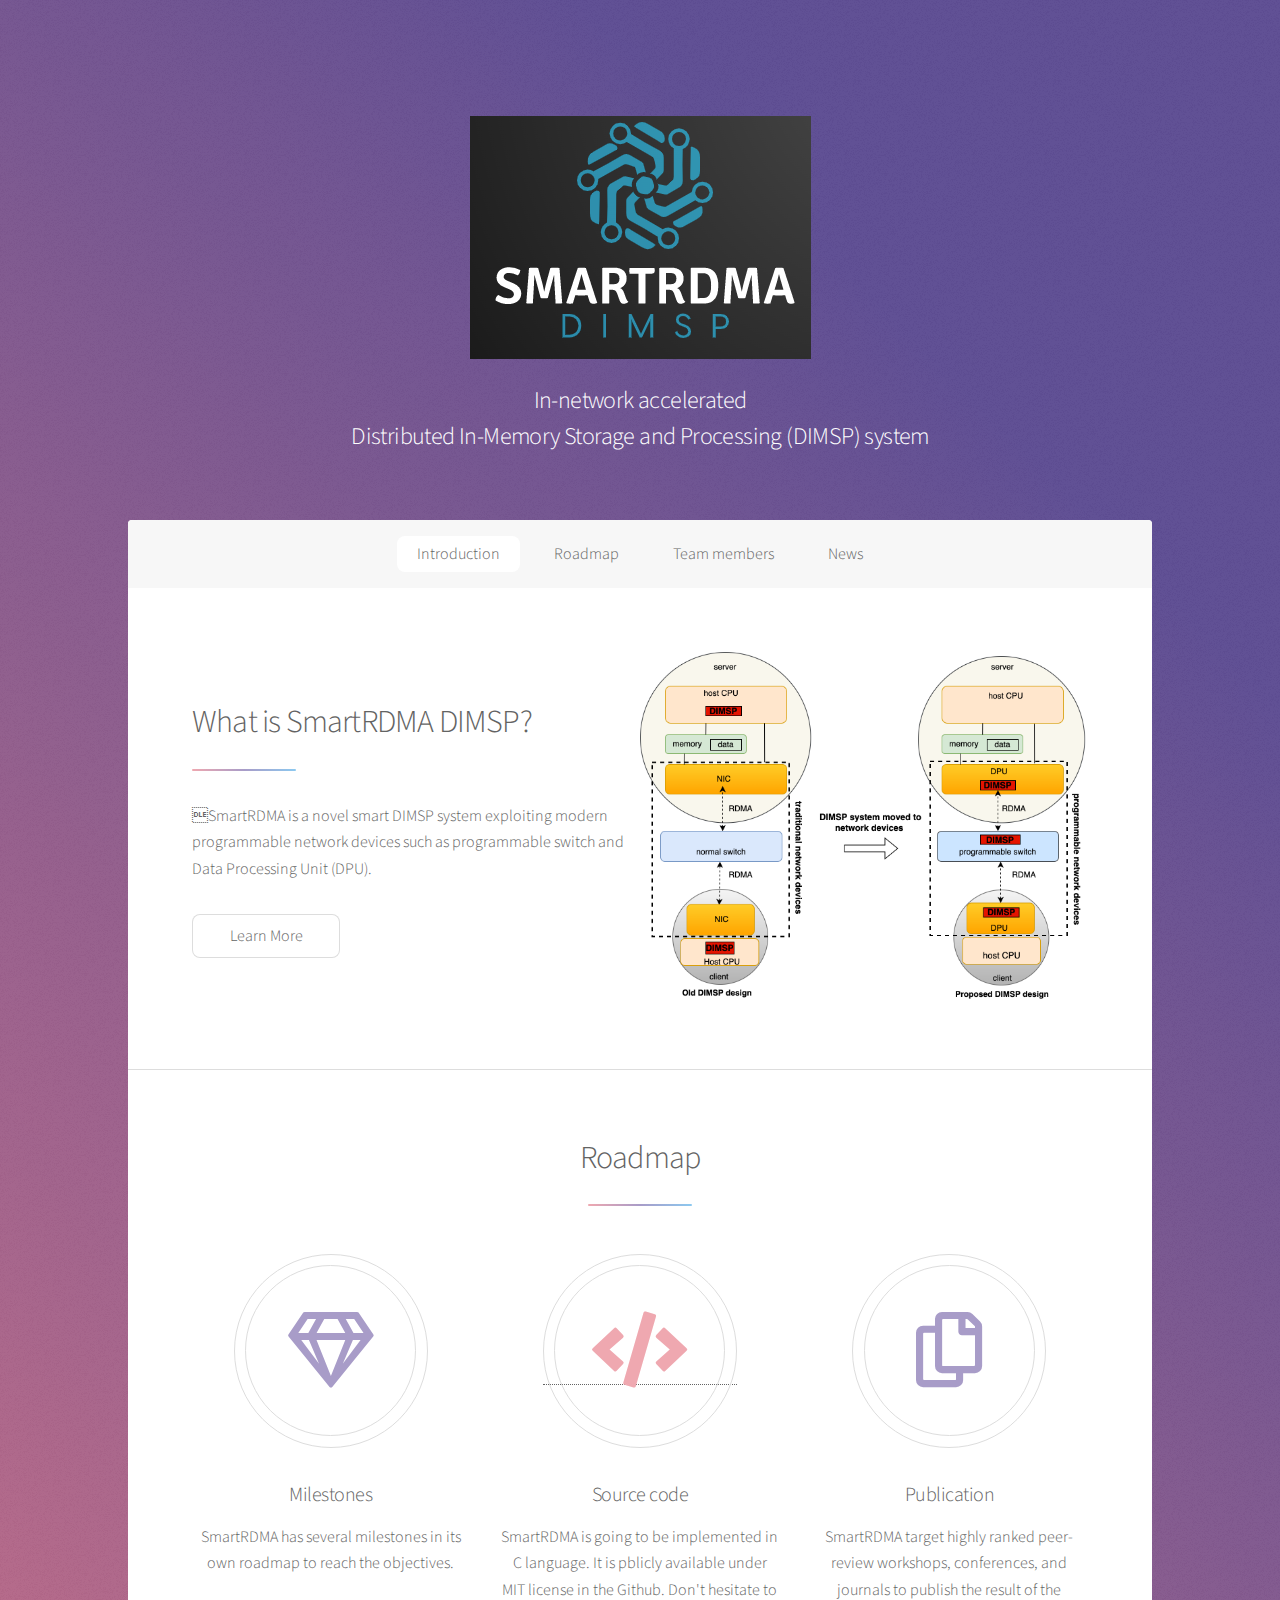
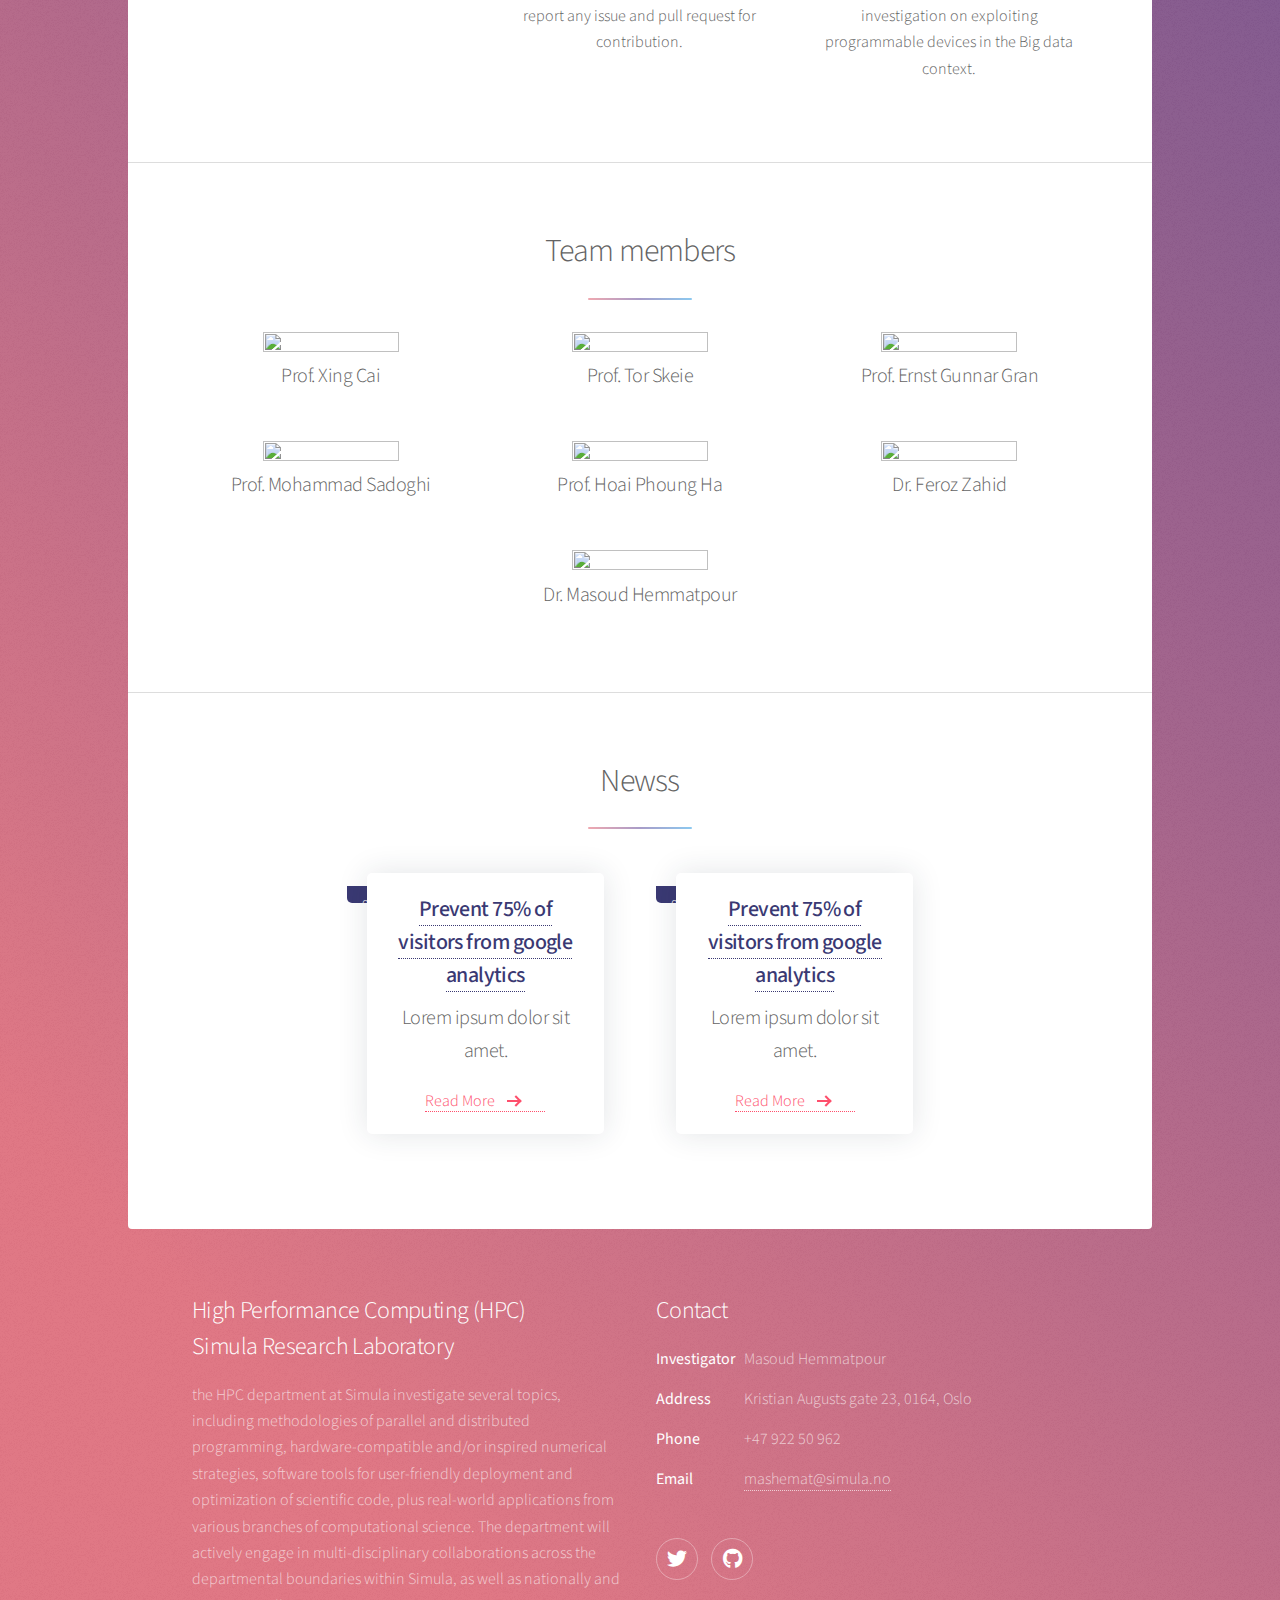
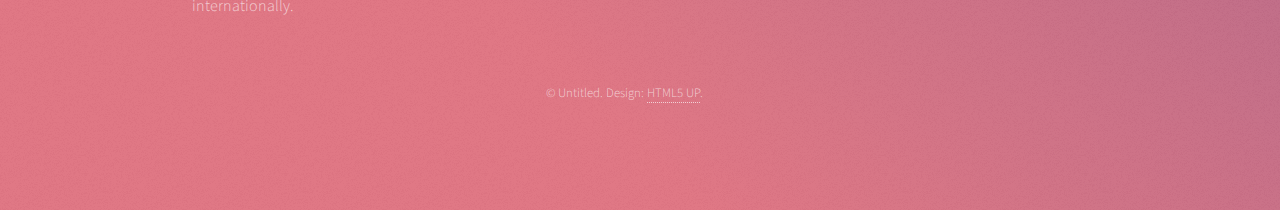
==== index.html @ eb1fee78 "Update index.html" ====
<!DOCTYPE HTML>
<!--
	Stellar by HTML5 UP
	html5up.net | @ajlkn
	Free for personal and commercial use under the CCA 3.0 license (html5up.net/license)
-->
<html>
	<head>
		<title>SmartRDMA</title>
		<meta charset="utf-8" />
		<meta name="viewport" content="width=device-width, initial-scale=1, user-scalable=no" />
		<link rel="stylesheet" href="assets/css/main.css" />
		<link rel="stylesheet" href="assets/css/recent-news-boxes.css" />
		<noscript><link rel="stylesheet" href="assets/css/noscript.css" /></noscript>
	</head>
	<body class="is-preload">

		<!-- Wrapper -->
			<div id="wrapper">

				<!-- Header -->
					<header id="header" class="alt">
						<span class="logo"><img src="images/smartrdma1.png" alt="" /></span>
						<h2>In-network accelerated <br> Distributed In-Memory Storage and Processing (DIMSP) system</h2>
					</header>

				<!-- Nav -->
					<nav id="nav">
						<ul>
							<li><a href="#intro" class="active">Introduction</a></li>
							<li><a href="#first">Roadmap</a></li>
							<li><a href="#second">Team members</a></li>
							<li><a href="#cta">News</a></li>
						</ul>
					</nav>

				<!-- Main -->
					<div id="main">

						<!-- Introduction -->
							<section id="intro" class="main">
								<div class="spotlight">
									<div class="content">
										<header class="major">
											<h2>What is SmartRDMA DIMSP?</h2>
										</header>
										<p> SmartRDMA is a novel smart DIMSP system exploiting modern programmable network devices such as programmable switch and Data Processing Unit (DPU). 										</p>
										<ul class="actions">
											<li><a href="generic.html" class="button">Learn More</a></li>
										</ul>
									</div>
									<img src="images/DIMSP.png" width="50%" height="50%" alt="" />
								</div>
							</section>

						<!-- First Section -->
							<section id="first" class="main special">
								<header class="major">
									<h2>Roadmap</h2>
								</header>
								<ul class="features">
									
									<li>
										<span class="icon major style3 fa-gem"></span>
										<h3>Milestones</h3>
										<p>SmartRDMA has several milestones in its own roadmap to reach the objectives.</p>
									</li>
									
									
									
									<li>
										<a href="https://github.com/smartrdma/codebase"><span class="icon solid major style1 fa-code"></span></a>
										<h3>Source code</h3>
										<p>SmartRDMA is going to be implemented in C language. It is pblicly available under MIT license in the Github. Don't hesitate to report any issue and pull request for contribution.</p>
									</li>
									<li>
										<span class="icon major style3 fa-copy"></span>
										<h3>Publication</h3>
										<p>SmartRDMA target highly ranked peer-review workshops, conferences, and journals to publish the result of the investigation on exploiting programmable devices in the Big data context.</p>
									</li>

								</ul>

							</section>

						<!-- Second Section -->
							<section id="second" class="main special">
							<header class="major">
							<h2>Team members</h2>
							
								


<ul class="features">								

   
	
										<li>                
          
                        <figure>
                            <img src="https://github.com/smartrdma/smartrdma.github.io/blob/main/images/xing.jpeg?raw=true"
                                 style="width:70%;height:70%">
                        </figure>    
											<p>Prof. Xing Cai</p>
	</li>

	
											<li>                
          
                        <figure>
                            <img src="https://github.com/smartrdma/smartrdma.github.io/blob/main/images/Tor.jpeg?raw=true"
                                 style="width:70%;height:70%">
                        </figure>            
												<p>Prof. Tor Skeie</p>
	</li>
	
	
	

											<li>                
          
                        <figure>
                            <img src="https://github.com/smartrdma/smartrdma.github.io/blob/main/images/Ernst.jpeg?raw=true"
                                 style="width:70%;height:70%">
                        </figure>      
												
												<p>Prof. Ernst Gunnar Gran</p>
	</li>
	



	<li>                
          
                        <figure>
                            <img src="https://github.com/smartrdma/smartrdma.github.io/blob/main/images/sadoghi.jpeg?raw=true"
                                 style="width:70%;height:70%">
                        </figure>   
		
		<p>Prof. Mohammad Sadoghi</p>
	</li>	
	
	
	
	
	
         <li>                
          
                        <figure>
                            <img src="https://github.com/smartrdma/smartrdma.github.io/blob/main/images/phoung.jpeg?raw=true"
                                 style="width:70%;height:70%">
                        </figure>    
		           <p>Prof. Hoai Phoung Ha</p>
		 
	</li>
	
	

											<li>                
          
                        <figure>
                            <img src="https://github.com/smartrdma/smartrdma.github.io/blob/main/images/feroz.jpeg?raw=true"
                                 style="width:70%;height:70%">
                        </figure>            
												<p>Dr. Feroz Zahid</p>
	</li>
	
	
             
									<li>                
          
                        <figure>
                            <img src="https://github.com/smartrdma/smartrdma.github.io/blob/main/images/masoud.jpeg?raw=true"
                                 style="width:70%;height:70%">
                        </figure>       
										<p>Dr. Masoud Hemmatpour</p>
	</li>
	
	
	
	
	</ul>
								
								
				
	</section>

								
								
								
								
	

								
	<!-- Get Started -->
							<section id="second" class="main special">
								<header class="major">
									<h2>Newss</h2>								
								

									
									
<ul class="features">									
<li>
                <div class="row">
                    <div class="col-lg-4">
                        <div class="blog-grid">
                            <div class="blog-img">
                                <div class="date">04 FEB</div>
                                <a href="#">
                                    <img src="https://via.placeholder.com/350x280/FFB6C1/000000" title="" alt="">
                                </a>
                            </div>
                            <div class="blog-info">
                                <h5><a href="#">Prevent 75% of visitors from google analytics</a></h5>
                                <p>Lorem ipsum dolor sit amet.</p>
                                <div class="btn-bar">
                                    <a href="#" class="px-btn-arrow">
                                        <span>Read More</span>
                                        <i class="arrow"></i>
                                    </a>
                                </div>
                            </div>
                        </div>
                    </div>
			
</li>		
   

	
<li>
                <div class="row">
                    <div class="col-lg-4">
                        <div class="blog-grid">
                            <div class="blog-img">
                                <div class="date">04 FEB</div>
                                <a href="#">
                                    <img src="https://via.placeholder.com/350x280/FFB6C1/000000" title="" alt="">
                                </a>
                            </div>
                            <div class="blog-info">
                                <h5><a href="#">Prevent 75% of visitors from google analytics</a></h5>
                                <p>Lorem ipsum dolor sit amet.</p>
                                <div class="btn-bar">
                                    <a href="#" class="px-btn-arrow">
                                        <span>Read More</span>
                                        <i class="arrow"></i>
                                    </a>
                                </div>
                            </div>
                        </div>
                    </div>
			
</li>			
	
	
	
			
			
			</ul>		
			
			
			
			
			
			
			
			
			
        </section>
								

								
								
								
								
								
								
								
								
								
								
								
								
								
								
								
								
								
								
								

								
								
								
								
								
								
								

								
								
								

						
																																
							

					</div>

				<!-- Footer -->
					<footer id="footer">
						<section>
							<h2>High Performance Computing (HPC) <br> Simula Research Laboratory</h2>
							<p>the HPC department at Simula investigate several topics, including methodologies of parallel and distributed programming, hardware-compatible and/or inspired numerical strategies, software tools for user-friendly deployment and optimization of scientific code, plus real-world applications from various branches of computational science. The department will actively engage in multi-disciplinary collaborations across the departmental boundaries within Simula, as well as nationally and internationally.</p>
						</section>
						<section>
							<h2>Contact</h2>
							<dl class="alt">
								<dt>Investigator</dt>
								<dd>Masoud Hemmatpour</dd>
								<dt>Address</dt>
								<dd>Kristian Augusts gate 23, 0164, Oslo</dd>
								<dt>Phone</dt>
								<dd>+47 922 50 962</dd>
								<dt>Email</dt>
								<dd><a href="#">mashemat@simula.no</a></dd>
							</dl>
							<ul class="icons">
								<li><a href="#" class="icon brands fa-twitter alt"><span class="label">Twitter</span></a></li>
								<li><a href="https://github.com/smartrdma" class="icon brands fa-github alt"><span class="label">GitHub</span></a></li>
							</ul>
						</section>
						<p class="copyright">&copy; Untitled. Design: <a href="https://html5up.net">HTML5 UP</a>.</p>
					</footer>

			</div>

		<!-- Scripts -->
			<script src="assets/js/jquery.min.js"></script>
			<script src="assets/js/jquery.scrollex.min.js"></script>
			<script src="assets/js/jquery.scrolly.min.js"></script>
			<script src="assets/js/browser.min.js"></script>
			<script src="assets/js/breakpoints.min.js"></script>
			<script src="assets/js/util.js"></script>
			<script src="assets/js/main.js"></script>

	</body>
</html>
---- assets/css/main.css ----
@import url(fontawesome-all.min.css);
@import 'https://fonts.googleapis.com/css?family=Source+Sans+Pro:300,400';

/*
	Stellar by HTML5 UP
	html5up.net | @ajlkn
	Free for personal and commercial use under the CCA 3.0 license (html5up.net/license)
*/

html, body, div, span, applet, object,
iframe, h1, h2, h3, h4, h5, h6, p, blockquote,
pre, a, abbr, acronym, address, big, cite,
code, del, dfn, em, img, ins, kbd, q, s, samp,
small, strike, strong, sub, sup, tt, var, b,
u, i, center, dl, dt, dd, ol, ul, li, fieldset,
form, label, legend, table, caption, tbody,
tfoot, thead, tr, th, td, article, aside,
canvas, details, embed, figure, figcaption,
footer, header, hgroup, menu, nav, output, ruby,
section, summary, time, mark, audio, video {
	margin: 0;
	padding: 0;
	border: 0;
	font-size: 100%;
	font: inherit;
	vertical-align: baseline;}

article, aside, details, figcaption, figure,
footer, header, hgroup, menu, nav, section {
	display: block;}

body {
	line-height: 1;
}

ol, ul {
	list-style: none;
}

blockquote, q {
	quotes: none;
}

	blockquote:before, blockquote:after, q:before, q:after {
		content: '';
		content: none;
	}

table {
	border-collapse: collapse;
	border-spacing: 0;
}

body {
	-webkit-text-size-adjust: none;
}

mark {
	background-color: transparent;
	color: inherit;
}

input::-moz-focus-inner {
	border: 0;
	padding: 0;
}

input, select, textarea {
	-moz-appearance: none;
	-webkit-appearance: none;
	-ms-appearance: none;
	appearance: none;
}

/* Basic */

	@-ms-viewport {
		width: device-width;
	}

	body {
		-ms-overflow-style: scrollbar;
	}

	@media screen and (max-width: 480px) {

		html, body {
			min-width: 320px;
		}

	}

	html {
		box-sizing: border-box;
	}

	*, *:before, *:after {
		box-sizing: inherit;
	}

	body {
		background-color: #935d8c;
		background-image: url("images/overlay.png"), -moz-linear-gradient(45deg, #e37682 15%, #5f4d93 85%);
		background-image: url("images/overlay.png"), -webkit-linear-gradient(45deg, #e37682 15%, #5f4d93 85%);
		background-image: url("images/overlay.png"), -ms-linear-gradient(45deg, #e37682 15%, #5f4d93 85%);
		background-image: url("images/overlay.png"), linear-gradient(45deg, #e37682 15%, #5f4d93 85%);
	}

		body.is-preload *, body.is-preload *:before, body.is-preload *:after {
			-moz-animation: none !important;
			-webkit-animation: none !important;
			-ms-animation: none !important;
			animation: none !important;
			-moz-transition: none !important;
			-webkit-transition: none !important;
			-ms-transition: none !important;
			transition: none !important;
		}

/* Type */

	body {
		background-color: #935d8c;
		color: rgba(255, 255, 255, 0.65);
	}

	body, input, select, textarea {
		font-family: "Source Sans Pro", Helvetica, sans-serif;
		font-size: 17pt;
		font-weight: 300;
		line-height: 1.65;
	}

		@media screen and (max-width: 1680px) {

			body, input, select, textarea {
				font-size: 14pt;
			}

		}

		@media screen and (max-width: 1280px) {

			body, input, select, textarea {
				font-size: 12pt;
			}

		}

		@media screen and (max-width: 360px) {

			body, input, select, textarea {
				font-size: 11pt;
			}

		}

	a {
		-moz-transition: color 0.2s ease, border-bottom 0.2s ease;
		-webkit-transition: color 0.2s ease, border-bottom 0.2s ease;
		-ms-transition: color 0.2s ease, border-bottom 0.2s ease;
		transition: color 0.2s ease, border-bottom 0.2s ease;
		text-decoration: none;
		border-bottom: dotted 1px;
		color: inherit;
	}

		a:hover {
			border-bottom-color: transparent;
		}

	strong, b {
		font-weight: 400;
	}

	em, i {
		font-style: italic;
	}

	p {
		margin: 0 0 2em 0;
	}

		p.content {
			-moz-columns: 20em 2;
			-webkit-columns: 20em 2;
			-ms-columns: 20em 2;
			columns: 20em 2;
			-moz-column-gap: 2em;
			-webkit-column-gap: 2em;
			-ms-column-gap: 2em;
			column-gap: 2em;
			text-align: justify;
		}

	h1, h2, h3, h4, h5, h6 {
		font-weight: 300;
		line-height: 1.5;
		margin: 0 0 0.7em 0;
		letter-spacing: -0.025em;
	}

		h1 a, h2 a, h3 a, h4 a, h5 a, h6 a {
			color: inherit;
			text-decoration: none;
		}

	h1 {
		font-size: 2.5em;
		line-height: 1.2;
	}

	h2 {
		font-size: 1.5em;
	}

	h3 {
		font-size: 1.25em;
	}

	h4 {
		font-size: 1.1em;
	}

	h5 {
		font-size: 0.9em;
	}

	h6 {
		font-size: 0.7em;
	}

	@media screen and (max-width: 736px) {

		h1 {
			font-size: 2em;
		}

	}

	sub {
		font-size: 0.8em;
		position: relative;
		top: 0.5em;
	}

	sup {
		font-size: 0.8em;
		position: relative;
		top: -0.5em;
	}

	blockquote {
		border-left: solid 4px;
		font-style: italic;
		margin: 0 0 2em 0;
		padding: 0.5em 0 0.5em 2em;
	}

	code {
		border-radius: 8px;
		border: solid 1px;
		font-family: "Courier New", monospace;
		font-size: 0.9em;
		margin: 0 0.25em;
		padding: 0.25em 0.65em;
	}

	pre {
		-webkit-overflow-scrolling: touch;
		font-family: "Courier New", monospace;
		font-size: 0.9em;
		margin: 0 0 2em 0;
	}

		pre code {
			display: block;
			line-height: 1.75;
			padding: 1em 1.5em;
			overflow-x: auto;
		}

	hr {
		border: 0;
		border-bottom: solid 1px;
		margin: 2em 0;
	}

		hr.major {
			margin: 3em 0;
		}

	.align-left {
		text-align: left;
	}

	.align-center {
		text-align: center;
	}

	.align-right {
		text-align: right;
	}

	input, select, textarea {
		color: #ffffff;
	}

	a:hover {
		color: #ffffff;
	}

	strong, b {
		color: #ffffff;
	}

	h1, h2, h3, h4, h5, h6 {
		color: #ffffff;
	}

	blockquote {
		border-left-color: rgba(255, 255, 255, 0.35);
	}

	code {
		background: rgba(255, 255, 255, 0.075);
		border-color: rgba(255, 255, 255, 0.35);
	}

	hr {
		border-bottom-color: rgba(255, 255, 255, 0.35);
	}

/* Row */

	.row {
		display: flex;
		flex-wrap: wrap;
		box-sizing: border-box;
		align-items: stretch;
	}

		.row > * {
			box-sizing: border-box;
		}

		.row.gtr-uniform > * > :last-child {
			margin-bottom: 0;
		}

		.row.aln-left {
			justify-content: flex-start;
		}

		.row.aln-center {
			justify-content: center;
		}

		.row.aln-right {
			justify-content: flex-end;
		}

		.row.aln-top {
			align-items: flex-start;
		}

		.row.aln-middle {
			align-items: center;
		}

		.row.aln-bottom {
			align-items: flex-end;
		}

		.row > .imp {
			order: -1;
		}

		.row > .col-1 {
			width: 8.33333%;
		}

		.row > .off-1 {
			margin-left: 8.33333%;
		}

		.row > .col-2 {
			width: 16.66667%;
		}

		.row > .off-2 {
			margin-left: 16.66667%;
		}

		.row > .col-3 {
			width: 25%;
		}

		.row > .off-3 {
			margin-left: 25%;
		}

		.row > .col-4 {
			width: 33.33333%;
		}

		.row > .off-4 {
			margin-left: 33.33333%;
		}

		.row > .col-5 {
			width: 41.66667%;
		}

		.row > .off-5 {
			margin-left: 41.66667%;
		}

		.row > .col-6 {
			width: 50%;
		}

		.row > .off-6 {
			margin-left: 50%;
		}

		.row > .col-7 {
			width: 58.33333%;
		}

		.row > .off-7 {
			margin-left: 58.33333%;
		}

		.row > .col-8 {
			width: 66.66667%;
		}

		.row > .off-8 {
			margin-left: 66.66667%;
		}

		.row > .col-9 {
			width: 75%;
		}

		.row > .off-9 {
			margin-left: 75%;
		}

		.row > .col-10 {
			width: 83.33333%;
		}

		.row > .off-10 {
			margin-left: 83.33333%;
		}

		.row > .col-11 {
			width: 91.66667%;
		}

		.row > .off-11 {
			margin-left: 91.66667%;
		}

		.row > .col-12 {
			width: 100%;
		}

		.row > .off-12 {
			margin-left: 100%;
		}

		.row.gtr-0 {
			margin-top: 0;
			margin-left: 0em;
		}

			.row.gtr-0 > * {
				padding: 0 0 0 0em;
			}

			.row.gtr-0.gtr-uniform {
				margin-top: 0em;
			}

				.row.gtr-0.gtr-uniform > * {
					padding-top: 0em;
				}

		.row.gtr-25 {
			margin-top: 0;
			margin-left: -0.375em;
		}

			.row.gtr-25 > * {
				padding: 0 0 0 0.375em;
			}

			.row.gtr-25.gtr-uniform {
				margin-top: -0.375em;
			}

				.row.gtr-25.gtr-uniform > * {
					padding-top: 0.375em;
				}

		.row.gtr-50 {
			margin-top: 0;
			margin-left: -0.75em;
		}

			.row.gtr-50 > * {
				padding: 0 0 0 0.75em;
			}

			.row.gtr-50.gtr-uniform {
				margin-top: -0.75em;
			}

				.row.gtr-50.gtr-uniform > * {
					padding-top: 0.75em;
				}

		.row {
			margin-top: 0;
			margin-left: -1.5em;
		}

			.row > * {
				padding: 0 0 0 1.5em;
			}

			.row.gtr-uniform {
				margin-top: -1.5em;
			}

				.row.gtr-uniform > * {
					padding-top: 1.5em;
				}

		.row.gtr-150 {
			margin-top: 0;
			margin-left: -2.25em;
		}

			.row.gtr-150 > * {
				padding: 0 0 0 2.25em;
			}

			.row.gtr-150.gtr-uniform {
				margin-top: -2.25em;
			}

				.row.gtr-150.gtr-uniform > * {
					padding-top: 2.25em;
				}

		.row.gtr-200 {
			margin-top: 0;
			margin-left: -3em;
		}

			.row.gtr-200 > * {
				padding: 0 0 0 3em;
			}

			.row.gtr-200.gtr-uniform {
				margin-top: -3em;
			}

				.row.gtr-200.gtr-uniform > * {
					padding-top: 3em;
				}

		@media screen and (max-width: 1680px) {

			.row {
				display: flex;
				flex-wrap: wrap;
				box-sizing: border-box;
				align-items: stretch;
			}

				.row > * {
					box-sizing: border-box;
				}

				.row.gtr-uniform > * > :last-child {
					margin-bottom: 0;
				}

				.row.aln-left {
					justify-content: flex-start;
				}

				.row.aln-center {
					justify-content: center;
				}

				.row.aln-right {
					justify-content: flex-end;
				}

				.row.aln-top {
					align-items: flex-start;
				}

				.row.aln-middle {
					align-items: center;
				}

				.row.aln-bottom {
					align-items: flex-end;
				}

				.row > .imp-xlarge {
					order: -1;
				}

				.row > .col-1-xlarge {
					width: 8.33333%;
				}

				.row > .off-1-xlarge {
					margin-left: 8.33333%;
				}

				.row > .col-2-xlarge {
					width: 16.66667%;
				}

				.row > .off-2-xlarge {
					margin-left: 16.66667%;
				}

				.row > .col-3-xlarge {
					width: 25%;
				}

				.row > .off-3-xlarge {
					margin-left: 25%;
				}

				.row > .col-4-xlarge {
					width: 33.33333%;
				}

				.row > .off-4-xlarge {
					margin-left: 33.33333%;
				}

				.row > .col-5-xlarge {
					width: 41.66667%;
				}

				.row > .off-5-xlarge {
					margin-left: 41.66667%;
				}

				.row > .col-6-xlarge {
					width: 50%;
				}

				.row > .off-6-xlarge {
					margin-left: 50%;
				}

				.row > .col-7-xlarge {
					width: 58.33333%;
				}

				.row > .off-7-xlarge {
					margin-left: 58.33333%;
				}

				.row > .col-8-xlarge {
					width: 66.66667%;
				}

				.row > .off-8-xlarge {
					margin-left: 66.66667%;
				}

				.row > .col-9-xlarge {
					width: 75%;
				}

				.row > .off-9-xlarge {
					margin-left: 75%;
				}

				.row > .col-10-xlarge {
					width: 83.33333%;
				}

				.row > .off-10-xlarge {
					margin-left: 83.33333%;
				}

				.row > .col-11-xlarge {
					width: 91.66667%;
				}

				.row > .off-11-xlarge {
					margin-left: 91.66667%;
				}

				.row > .col-12-xlarge {
					width: 100%;
				}

				.row > .off-12-xlarge {
					margin-left: 100%;
				}

				.row.gtr-0 {
					margin-top: 0;
					margin-left: 0em;
				}

					.row.gtr-0 > * {
						padding: 0 0 0 0em;
					}

					.row.gtr-0.gtr-uniform {
						margin-top: 0em;
					}

						.row.gtr-0.gtr-uniform > * {
							padding-top: 0em;
						}

				.row.gtr-25 {
					margin-top: 0;
					margin-left: -0.375em;
				}

					.row.gtr-25 > * {
						padding: 0 0 0 0.375em;
					}

					.row.gtr-25.gtr-uniform {
						margin-top: -0.375em;
					}

						.row.gtr-25.gtr-uniform > * {
							padding-top: 0.375em;
						}

				.row.gtr-50 {
					margin-top: 0;
					margin-left: -0.75em;
				}

					.row.gtr-50 > * {
						padding: 0 0 0 0.75em;
					}

					.row.gtr-50.gtr-uniform {
						margin-top: -0.75em;
					}

						.row.gtr-50.gtr-uniform > * {
							padding-top: 0.75em;
						}

				.row {
					margin-top: 0;
					margin-left: -1.5em;
				}

					.row > * {
						padding: 0 0 0 1.5em;
					}

					.row.gtr-uniform {
						margin-top: -1.5em;
					}

						.row.gtr-uniform > * {
							padding-top: 1.5em;
						}

				.row.gtr-150 {
					margin-top: 0;
					margin-left: -2.25em;
				}

					.row.gtr-150 > * {
						padding: 0 0 0 2.25em;
					}

					.row.gtr-150.gtr-uniform {
						margin-top: -2.25em;
					}

						.row.gtr-150.gtr-uniform > * {
							padding-top: 2.25em;
						}

				.row.gtr-200 {
					margin-top: 0;
					margin-left: -3em;
				}

					.row.gtr-200 > * {
						padding: 0 0 0 3em;
					}

					.row.gtr-200.gtr-uniform {
						margin-top: -3em;
					}

						.row.gtr-200.gtr-uniform > * {
							padding-top: 3em;
						}

		}

		@media screen and (max-width: 1280px) {

			.row {
				display: flex;
				flex-wrap: wrap;
				box-sizing: border-box;
				align-items: stretch;
			}

				.row > * {
					box-sizing: border-box;
				}

				.row.gtr-uniform > * > :last-child {
					margin-bottom: 0;
				}

				.row.aln-left {
					justify-content: flex-start;
				}

				.row.aln-center {
					justify-content: center;
				}

				.row.aln-right {
					justify-content: flex-end;
				}

				.row.aln-top {
					align-items: flex-start;
				}

				.row.aln-middle {
					align-items: center;
				}

				.row.aln-bottom {
					align-items: flex-end;
				}

				.row > .imp-large {
					order: -1;
				}

				.row > .col-1-large {
					width: 8.33333%;
				}

				.row > .off-1-large {
					margin-left: 8.33333%;
				}

				.row > .col-2-large {
					width: 16.66667%;
				}

				.row > .off-2-large {
					margin-left: 16.66667%;
				}

				.row > .col-3-large {
					width: 25%;
				}

				.row > .off-3-large {
					margin-left: 25%;
				}

				.row > .col-4-large {
					width: 33.33333%;
				}

				.row > .off-4-large {
					margin-left: 33.33333%;
				}

				.row > .col-5-large {
					width: 41.66667%;
				}

				.row > .off-5-large {
					margin-left: 41.66667%;
				}

				.row > .col-6-large {
					width: 50%;
				}

				.row > .off-6-large {
					margin-left: 50%;
				}

				.row > .col-7-large {
					width: 58.33333%;
				}

				.row > .off-7-large {
					margin-left: 58.33333%;
				}

				.row > .col-8-large {
					width: 66.66667%;
				}

				.row > .off-8-large {
					margin-left: 66.66667%;
				}

				.row > .col-9-large {
					width: 75%;
				}

				.row > .off-9-large {
					margin-left: 75%;
				}

				.row > .col-10-large {
					width: 83.33333%;
				}

				.row > .off-10-large {
					margin-left: 83.33333%;
				}

				.row > .col-11-large {
					width: 91.66667%;
				}

				.row > .off-11-large {
					margin-left: 91.66667%;
				}

				.row > .col-12-large {
					width: 100%;
				}

				.row > .off-12-large {
					margin-left: 100%;
				}

				.row.gtr-0 {
					margin-top: 0;
					margin-left: 0em;
				}

					.row.gtr-0 > * {
						padding: 0 0 0 0em;
					}

					.row.gtr-0.gtr-uniform {
						margin-top: 0em;
					}

						.row.gtr-0.gtr-uniform > * {
							padding-top: 0em;
						}

				.row.gtr-25 {
					margin-top: 0;
					margin-left: -0.375em;
				}

					.row.gtr-25 > * {
						padding: 0 0 0 0.375em;
					}

					.row.gtr-25.gtr-uniform {
						margin-top: -0.375em;
					}

						.row.gtr-25.gtr-uniform > * {
							padding-top: 0.375em;
						}

				.row.gtr-50 {
					margin-top: 0;
					margin-left: -0.75em;
				}

					.row.gtr-50 > * {
						padding: 0 0 0 0.75em;
					}

					.row.gtr-50.gtr-uniform {
						margin-top: -0.75em;
					}

						.row.gtr-50.gtr-uniform > * {
							padding-top: 0.75em;
						}

				.row {
					margin-top: 0;
					margin-left: -1.5em;
				}

					.row > * {
						padding: 0 0 0 1.5em;
					}

					.row.gtr-uniform {
						margin-top: -1.5em;
					}

						.row.gtr-uniform > * {
							padding-top: 1.5em;
						}

				.row.gtr-150 {
					margin-top: 0;
					margin-left: -2.25em;
				}

					.row.gtr-150 > * {
						padding: 0 0 0 2.25em;
					}

					.row.gtr-150.gtr-uniform {
						margin-top: -2.25em;
					}

						.row.gtr-150.gtr-uniform > * {
							padding-top: 2.25em;
						}

				.row.gtr-200 {
					margin-top: 0;
					margin-left: -3em;
				}

					.row.gtr-200 > * {
						padding: 0 0 0 3em;
					}

					.row.gtr-200.gtr-uniform {
						margin-top: -3em;
					}

						.row.gtr-200.gtr-uniform > * {
							padding-top: 3em;
						}

		}

		@media screen and (max-width: 980px) {

			.row {
				display: flex;
				flex-wrap: wrap;
				box-sizing: border-box;
				align-items: stretch;
			}

				.row > * {
					box-sizing: border-box;
				}

				.row.gtr-uniform > * > :last-child {
					margin-bottom: 0;
				}

				.row.aln-left {
					justify-content: flex-start;
				}

				.row.aln-center {
					justify-content: center;
				}

				.row.aln-right {
					justify-content: flex-end;
				}

				.row.aln-top {
					align-items: flex-start;
				}

				.row.aln-middle {
					align-items: center;
				}

				.row.aln-bottom {
					align-items: flex-end;
				}

				.row > .imp-medium {
					order: -1;
				}

				.row > .col-1-medium {
					width: 8.33333%;
				}

				.row > .off-1-medium {
					margin-left: 8.33333%;
				}

				.row > .col-2-medium {
					width: 16.66667%;
				}

				.row > .off-2-medium {
					margin-left: 16.66667%;
				}

				.row > .col-3-medium {
					width: 25%;
				}

				.row > .off-3-medium {
					margin-left: 25%;
				}

				.row > .col-4-medium {
					width: 33.33333%;
				}

				.row > .off-4-medium {
					margin-left: 33.33333%;
				}

				.row > .col-5-medium {
					width: 41.66667%;
				}

				.row > .off-5-medium {
					margin-left: 41.66667%;
				}

				.row > .col-6-medium {
					width: 50%;
				}

				.row > .off-6-medium {
					margin-left: 50%;
				}

				.row > .col-7-medium {
					width: 58.33333%;
				}

				.row > .off-7-medium {
					margin-left: 58.33333%;
				}

				.row > .col-8-medium {
					width: 66.66667%;
				}

				.row > .off-8-medium {
					margin-left: 66.66667%;
				}

				.row > .col-9-medium {
					width: 75%;
				}

				.row > .off-9-medium {
					margin-left: 75%;
				}

				.row > .col-10-medium {
					width: 83.33333%;
				}

				.row > .off-10-medium {
					margin-left: 83.33333%;
				}

				.row > .col-11-medium {
					width: 91.66667%;
				}

				.row > .off-11-medium {
					margin-left: 91.66667%;
				}

				.row > .col-12-medium {
					width: 100%;
				}

				.row > .off-12-medium {
					margin-left: 100%;
				}

				.row.gtr-0 {
					margin-top: 0;
					margin-left: 0em;
				}

					.row.gtr-0 > * {
						padding: 0 0 0 0em;
					}

					.row.gtr-0.gtr-uniform {
						margin-top: 0em;
					}

						.row.gtr-0.gtr-uniform > * {
							padding-top: 0em;
						}

				.row.gtr-25 {
					margin-top: 0;
					margin-left: -0.375em;
				}

					.row.gtr-25 > * {
						padding: 0 0 0 0.375em;
					}

					.row.gtr-25.gtr-uniform {
						margin-top: -0.375em;
					}

						.row.gtr-25.gtr-uniform > * {
							padding-top: 0.375em;
						}

				.row.gtr-50 {
					margin-top: 0;
					margin-left: -0.75em;
				}

					.row.gtr-50 > * {
						padding: 0 0 0 0.75em;
					}

					.row.gtr-50.gtr-uniform {
						margin-top: -0.75em;
					}

						.row.gtr-50.gtr-uniform > * {
							padding-top: 0.75em;
						}

				.row {
					margin-top: 0;
					margin-left: -1.5em;
				}

					.row > * {
						padding: 0 0 0 1.5em;
					}

					.row.gtr-uniform {
						margin-top: -1.5em;
					}

						.row.gtr-uniform > * {
							padding-top: 1.5em;
						}

				.row.gtr-150 {
					margin-top: 0;
					margin-left: -2.25em;
				}

					.row.gtr-150 > * {
						padding: 0 0 0 2.25em;
					}

					.row.gtr-150.gtr-uniform {
						margin-top: -2.25em;
					}

						.row.gtr-150.gtr-uniform > * {
							padding-top: 2.25em;
						}

				.row.gtr-200 {
					margin-top: 0;
					margin-left: -3em;
				}

					.row.gtr-200 > * {
						padding: 0 0 0 3em;
					}

					.row.gtr-200.gtr-uniform {
						margin-top: -3em;
					}

						.row.gtr-200.gtr-uniform > * {
							padding-top: 3em;
						}

		}

		@media screen and (max-width: 736px) {

			.row {
				display: flex;
				flex-wrap: wrap;
				box-sizing: border-box;
				align-items: stretch;
			}

				.row > * {
					box-sizing: border-box;
				}

				.row.gtr-uniform > * > :last-child {
					margin-bottom: 0;
				}

				.row.aln-left {
					justify-content: flex-start;
				}

				.row.aln-center {
					justify-content: center;
				}

				.row.aln-right {
					justify-content: flex-end;
				}

				.row.aln-top {
					align-items: flex-start;
				}

				.row.aln-middle {
					align-items: center;
				}

				.row.aln-bottom {
					align-items: flex-end;
				}

				.row > .imp-small {
					order: -1;
				}

				.row > .col-1-small {
					width: 8.33333%;
				}

				.row > .off-1-small {
					margin-left: 8.33333%;
				}

				.row > .col-2-small {
					width: 16.66667%;
				}

				.row > .off-2-small {
					margin-left: 16.66667%;
				}

				.row > .col-3-small {
					width: 25%;
				}

				.row > .off-3-small {
					margin-left: 25%;
				}

				.row > .col-4-small {
					width: 33.33333%;
				}

				.row > .off-4-small {
					margin-left: 33.33333%;
				}

				.row > .col-5-small {
					width: 41.66667%;
				}

				.row > .off-5-small {
					margin-left: 41.66667%;
				}

				.row > .col-6-small {
					width: 50%;
				}

				.row > .off-6-small {
					margin-left: 50%;
				}

				.row > .col-7-small {
					width: 58.33333%;
				}

				.row > .off-7-small {
					margin-left: 58.33333%;
				}

				.row > .col-8-small {
					width: 66.66667%;
				}

				.row > .off-8-small {
					margin-left: 66.66667%;
				}

				.row > .col-9-small {
					width: 75%;
				}

				.row > .off-9-small {
					margin-left: 75%;
				}

				.row > .col-10-small {
					width: 83.33333%;
				}

				.row > .off-10-small {
					margin-left: 83.33333%;
				}

				.row > .col-11-small {
					width: 91.66667%;
				}

				.row > .off-11-small {
					margin-left: 91.66667%;
				}

				.row > .col-12-small {
					width: 100%;
				}

				.row > .off-12-small {
					margin-left: 100%;
				}

				.row.gtr-0 {
					margin-top: 0;
					margin-left: 0em;
				}

					.row.gtr-0 > * {
						padding: 0 0 0 0em;
					}

					.row.gtr-0.gtr-uniform {
						margin-top: 0em;
					}

						.row.gtr-0.gtr-uniform > * {
							padding-top: 0em;
						}

				.row.gtr-25 {
					margin-top: 0;
					margin-left: -0.25em;
				}

					.row.gtr-25 > * {
						padding: 0 0 0 0.25em;
					}

					.row.gtr-25.gtr-uniform {
						margin-top: -0.25em;
					}

						.row.gtr-25.gtr-uniform > * {
							padding-top: 0.25em;
						}

				.row.gtr-50 {
					margin-top: 0;
					margin-left: -0.5em;
				}

					.row.gtr-50 > * {
						padding: 0 0 0 0.5em;
					}

					.row.gtr-50.gtr-uniform {
						margin-top: -0.5em;
					}

						.row.gtr-50.gtr-uniform > * {
							padding-top: 0.5em;
						}

				.row {
					margin-top: 0;
					margin-left: -1em;
				}

					.row > * {
						padding: 0 0 0 1em;
					}

					.row.gtr-uniform {
						margin-top: -1em;
					}

						.row.gtr-uniform > * {
							padding-top: 1em;
						}

				.row.gtr-150 {
					margin-top: 0;
					margin-left: -1.5em;
				}

					.row.gtr-150 > * {
						padding: 0 0 0 1.5em;
					}

					.row.gtr-150.gtr-uniform {
						margin-top: -1.5em;
					}

						.row.gtr-150.gtr-uniform > * {
							padding-top: 1.5em;
						}

				.row.gtr-200 {
					margin-top: 0;
					margin-left: -2em;
				}

					.row.gtr-200 > * {
						padding: 0 0 0 2em;
					}

					.row.gtr-200.gtr-uniform {
						margin-top: -2em;
					}

						.row.gtr-200.gtr-uniform > * {
							padding-top: 2em;
						}

		}

		@media screen and (max-width: 480px) {

			.row {
				display: flex;
				flex-wrap: wrap;
				box-sizing: border-box;
				align-items: stretch;
			}

				.row > * {
					box-sizing: border-box;
				}

				.row.gtr-uniform > * > :last-child {
					margin-bottom: 0;
				}

				.row.aln-left {
					justify-content: flex-start;
				}

				.row.aln-center {
					justify-content: center;
				}

				.row.aln-right {
					justify-content: flex-end;
				}

				.row.aln-top {
					align-items: flex-start;
				}

				.row.aln-middle {
					align-items: center;
				}

				.row.aln-bottom {
					align-items: flex-end;
				}

				.row > .imp-xsmall {
					order: -1;
				}

				.row > .col-1-xsmall {
					width: 8.33333%;
				}

				.row > .off-1-xsmall {
					margin-left: 8.33333%;
				}

				.row > .col-2-xsmall {
					width: 16.66667%;
				}

				.row > .off-2-xsmall {
					margin-left: 16.66667%;
				}

				.row > .col-3-xsmall {
					width: 25%;
				}

				.row > .off-3-xsmall {
					margin-left: 25%;
				}

				.row > .col-4-xsmall {
					width: 33.33333%;
				}

				.row > .off-4-xsmall {
					margin-left: 33.33333%;
				}

				.row > .col-5-xsmall {
					width: 41.66667%;
				}

				.row > .off-5-xsmall {
					margin-left: 41.66667%;
				}

				.row > .col-6-xsmall {
					width: 50%;
				}

				.row > .off-6-xsmall {
					margin-left: 50%;
				}

				.row > .col-7-xsmall {
					width: 58.33333%;
				}

				.row > .off-7-xsmall {
					margin-left: 58.33333%;
				}

				.row > .col-8-xsmall {
					width: 66.66667%;
				}

				.row > .off-8-xsmall {
					margin-left: 66.66667%;
				}

				.row > .col-9-xsmall {
					width: 75%;
				}

				.row > .off-9-xsmall {
					margin-left: 75%;
				}

				.row > .col-10-xsmall {
					width: 83.33333%;
				}

				.row > .off-10-xsmall {
					margin-left: 83.33333%;
				}

				.row > .col-11-xsmall {
					width: 91.66667%;
				}

				.row > .off-11-xsmall {
					margin-left: 91.66667%;
				}

				.row > .col-12-xsmall {
					width: 100%;
				}

				.row > .off-12-xsmall {
					margin-left: 100%;
				}

				.row.gtr-0 {
					margin-top: 0;
					margin-left: 0em;
				}

					.row.gtr-0 > * {
						padding: 0 0 0 0em;
					}

					.row.gtr-0.gtr-uniform {
						margin-top: 0em;
					}

						.row.gtr-0.gtr-uniform > * {
							padding-top: 0em;
						}

				.row.gtr-25 {
					margin-top: 0;
					margin-left: -0.3125em;
				}

					.row.gtr-25 > * {
						padding: 0 0 0 0.3125em;
					}

					.row.gtr-25.gtr-uniform {
						margin-top: -0.3125em;
					}

						.row.gtr-25.gtr-uniform > * {
							padding-top: 0.3125em;
						}

				.row.gtr-50 {
					margin-top: 0;
					margin-left: -0.625em;
				}

					.row.gtr-50 > * {
						padding: 0 0 0 0.625em;
					}

					.row.gtr-50.gtr-uniform {
						margin-top: -0.625em;
					}

						.row.gtr-50.gtr-uniform > * {
							padding-top: 0.625em;
						}

				.row {
					margin-top: 0;
					margin-left: -1.25em;
				}

					.row > * {
						padding: 0 0 0 1.25em;
					}

					.row.gtr-uniform {
						margin-top: -1.25em;
					}

						.row.gtr-uniform > * {
							padding-top: 1.25em;
						}

				.row.gtr-150 {
					margin-top: 0;
					margin-left: -1.875em;
				}

					.row.gtr-150 > * {
						padding: 0 0 0 1.875em;
					}

					.row.gtr-150.gtr-uniform {
						margin-top: -1.875em;
					}

						.row.gtr-150.gtr-uniform > * {
							padding-top: 1.875em;
						}

				.row.gtr-200 {
					margin-top: 0;
					margin-left: -2.5em;
				}

					.row.gtr-200 > * {
						padding: 0 0 0 2.5em;
					}

					.row.gtr-200.gtr-uniform {
						margin-top: -2.5em;
					}

						.row.gtr-200.gtr-uniform > * {
							padding-top: 2.5em;
						}

		}

/* Box */

	.box {
		border-radius: 8px;
		border: solid;
		margin-bottom: 2em;
		padding: 1.5em;
	}

		.box > :last-child,
		.box > :last-child > :last-child,
		.box > :last-child > :last-child > :last-child {
			margin-bottom: 0;
		}

		.box.alt {
			border: 0;
			border-radius: 0;
			padding: 0;
		}

	.box {
		border-color: rgba(255, 255, 255, 0.35);
	}

/* Button */

	input[type="submit"],
	input[type="reset"],
	input[type="button"],
	button,
	.button {
		-moz-appearance: none;
		-webkit-appearance: none;
		-ms-appearance: none;
		appearance: none;
		-moz-transition: background-color 0.2s ease-in-out, color 0.2s ease-in-out;
		-webkit-transition: background-color 0.2s ease-in-out, color 0.2s ease-in-out;
		-ms-transition: background-color 0.2s ease-in-out, color 0.2s ease-in-out;
		transition: background-color 0.2s ease-in-out, color 0.2s ease-in-out;
		border-radius: 8px;
		border: 0;
		cursor: pointer;
		display: inline-block;
		font-weight: 300;
		height: 2.75em;
		line-height: 2.75em;
		min-width: 9.25em;
		padding: 0 1.5em;
		text-align: center;
		text-decoration: none;
		white-space: nowrap;
	}

		input[type="submit"].icon,
		input[type="reset"].icon,
		input[type="button"].icon,
		button.icon,
		.button.icon {
			padding-left: 1.35em;
		}

			input[type="submit"].icon:before,
			input[type="reset"].icon:before,
			input[type="button"].icon:before,
			button.icon:before,
			.button.icon:before {
				margin-right: 0.5em;
			}

		input[type="submit"].fit,
		input[type="reset"].fit,
		input[type="button"].fit,
		button.fit,
		.button.fit {
			width: 100%;
		}

		input[type="submit"].small,
		input[type="reset"].small,
		input[type="button"].small,
		button.small,
		.button.small {
			font-size: 0.8em;
		}

		input[type="submit"].large,
		input[type="reset"].large,
		input[type="button"].large,
		button.large,
		.button.large {
			font-size: 1.35em;
		}

		input[type="submit"].disabled, input[type="submit"]:disabled,
		input[type="reset"].disabled,
		input[type="reset"]:disabled,
		input[type="button"].disabled,
		input[type="button"]:disabled,
		button.disabled,
		button:disabled,
		.button.disabled,
		.button:disabled {
			pointer-events: none;
			opacity: 0.25;
		}

		@media screen and (max-width: 736px) {

			input[type="submit"],
			input[type="reset"],
			input[type="button"],
			button,
			.button {
				min-width: 0;
			}

		}

	input[type="submit"],
	input[type="reset"],
	input[type="button"],
	button,
	.button {
		background-color: transparent;
		box-shadow: inset 0 0 0 1px rgba(255, 255, 255, 0.35);
		color: #ffffff !important;
	}

		input[type="submit"]:hover,
		input[type="reset"]:hover,
		input[type="button"]:hover,
		button:hover,
		.button:hover {
			background-color: rgba(255, 255, 255, 0.075);
		}

		input[type="submit"]:active,
		input[type="reset"]:active,
		input[type="button"]:active,
		button:active,
		.button:active {
			background-color: rgba(255, 255, 255, 0.2);
		}

		input[type="submit"].icon:before,
		input[type="reset"].icon:before,
		input[type="button"].icon:before,
		button.icon:before,
		.button.icon:before {
			color: rgba(255, 255, 255, 0.5);
		}

		input[type="submit"].primary,
		input[type="reset"].primary,
		input[type="button"].primary,
		button.primary,
		.button.primary {
			background-color: #8cc9f0;
			color: #ffffff !important;
			box-shadow: none;
		}

			input[type="submit"].primary:hover,
			input[type="reset"].primary:hover,
			input[type="button"].primary:hover,
			button.primary:hover,
			.button.primary:hover {
				background-color: #9acff2;
			}

			input[type="submit"].primary:active,
			input[type="reset"].primary:active,
			input[type="button"].primary:active,
			button.primary:active,
			.button.primary:active {
				background-color: #7ec3ee;
			}

			input[type="submit"].primary.icon:before,
			input[type="reset"].primary.icon:before,
			input[type="button"].primary.icon:before,
			button.primary.icon:before,
			.button.primary.icon:before {
				color: #ffffff !important;
			}

/* Form */

	form {
		margin: 0 0 2em 0;
	}

	label {
		display: block;
		font-size: 0.9em;
		font-weight: 400;
		margin: 0 0 1em 0;
	}

	input[type="text"],
	input[type="password"],
	input[type="email"],
	select,
	textarea {
		-moz-appearance: none;
		-webkit-appearance: none;
		-ms-appearance: none;
		appearance: none;
		border-radius: 8px;
		border: solid 1px;
		color: inherit;
		display: block;
		outline: 0;
		padding: 0 1em;
		text-decoration: none;
		width: 100%;
	}

		input[type="text"]:invalid,
		input[type="password"]:invalid,
		input[type="email"]:invalid,
		select:invalid,
		textarea:invalid {
			box-shadow: none;
		}

	select {
		background-size: 1.25rem;
		background-repeat: no-repeat;
		background-position: calc(100% - 1rem) center;
		height: 2.75em;
		padding-right: 2.75em;
		text-overflow: ellipsis;
	}

		select:focus::-ms-value {
			background-color: transparent;
		}

		select::-ms-expand {
			display: none;
		}

	input[type="text"],
	input[type="password"],
	input[type="email"],
	select {
		height: 2.75em;
	}

	textarea {
		padding: 0.75em 1em;
	}

	input[type="checkbox"],
	input[type="radio"] {
		-moz-appearance: none;
		-webkit-appearance: none;
		-ms-appearance: none;
		appearance: none;
		display: block;
		float: left;
		margin-right: -2em;
		opacity: 0;
		width: 1em;
		z-index: -1;
	}

		input[type="checkbox"] + label,
		input[type="radio"] + label {
			text-decoration: none;
			cursor: pointer;
			display: inline-block;
			font-size: 1em;
			font-weight: 300;
			padding-left: 2.4em;
			padding-right: 0.75em;
			position: relative;
		}

			input[type="checkbox"] + label:before,
			input[type="radio"] + label:before {
				-moz-osx-font-smoothing: grayscale;
				-webkit-font-smoothing: antialiased;
				display: inline-block;
				font-style: normal;
				font-variant: normal;
				text-rendering: auto;
				line-height: 1;
				text-transform: none !important;
				font-family: 'Font Awesome 5 Free';
				font-weight: 900;
			}

			input[type="checkbox"] + label:before,
			input[type="radio"] + label:before {
				border-radius: 8px;
				border: solid 1px;
				content: '';
				display: inline-block;
				font-size: 0.8em;
				height: 2.0625em;
				left: 0;
				line-height: 2.0625em;
				position: absolute;
				text-align: center;
				top: 0;
				width: 2.0625em;
			}

		input[type="checkbox"]:checked + label:before,
		input[type="radio"]:checked + label:before {
			content: '\f00c';
		}

	input[type="checkbox"] + label:before {
		border-radius: 8px;
	}

	input[type="radio"] + label:before {
		border-radius: 100%;
	}

	::-webkit-input-placeholder {
		opacity: 1.0;
	}

	:-moz-placeholder {
		opacity: 1.0;
	}

	::-moz-placeholder {
		opacity: 1.0;
	}

	:-ms-input-placeholder {
		opacity: 1.0;
	}

	label {
		color: #ffffff;
	}

	input[type="text"],
	input[type="password"],
	input[type="email"],
	select,
	textarea {
		background-color: rgba(255, 255, 255, 0.075);
		border-color: rgba(255, 255, 255, 0.35);
	}

		input[type="text"]:focus,
		input[type="password"]:focus,
		input[type="email"]:focus,
		select:focus,
		textarea:focus {
			border-color: #8cc9f0;
			box-shadow: 0 0 0 1px #8cc9f0;
		}

	select {
		background-image: url("data:image/svg+xml;charset=utf8,%3Csvg xmlns='http://www.w3.org/2000/svg' width='40' height='40' preserveAspectRatio='none' viewBox='0 0 40 40'%3E%3Cpath d='M9.4,12.3l10.4,10.4l10.4-10.4c0.2-0.2,0.5-0.4,0.9-0.4c0.3,0,0.6,0.1,0.9,0.4l3.3,3.3c0.2,0.2,0.4,0.5,0.4,0.9 c0,0.4-0.1,0.6-0.4,0.9L20.7,31.9c-0.2,0.2-0.5,0.4-0.9,0.4c-0.3,0-0.6-0.1-0.9-0.4L4.3,17.3c-0.2-0.2-0.4-0.5-0.4-0.9 c0-0.4,0.1-0.6,0.4-0.9l3.3-3.3c0.2-0.2,0.5-0.4,0.9-0.4S9.1,12.1,9.4,12.3z' fill='rgba(255, 255, 255, 0.35)' /%3E%3C/svg%3E");
	}

		select option {
			color: #ffffff;
			background: #935d8c;
		}

	input[type="checkbox"] + label,
	input[type="radio"] + label {
		color: rgba(255, 255, 255, 0.65);
	}

		input[type="checkbox"] + label:before,
		input[type="radio"] + label:before {
			background: rgba(255, 255, 255, 0.075);
			border-color: rgba(255, 255, 255, 0.35);
		}

	input[type="checkbox"]:checked + label:before,
	input[type="radio"]:checked + label:before {
		background-color: #ffffff;
		border-color: #ffffff;
		color: #935d8c;
	}

	input[type="checkbox"]:focus + label:before,
	input[type="radio"]:focus + label:before {
		border-color: #8cc9f0;
		box-shadow: 0 0 0 1px #8cc9f0;
	}

	::-webkit-input-placeholder {
		color: rgba(255, 255, 255, 0.5) !important;
	}

	:-moz-placeholder {
		color: rgba(255, 255, 255, 0.5) !important;
	}

	::-moz-placeholder {
		color: rgba(255, 255, 255, 0.5) !important;
	}

	:-ms-input-placeholder {
		color: rgba(255, 255, 255, 0.5) !important;
	}

	.formerize-placeholder {
		color: rgba(255, 255, 255, 0.5) !important;
	}

/* Icon */

	.icon {
		text-decoration: none;
		-moz-transition: background-color 0.2s ease-in-out, color 0.2s ease-in-out;
		-webkit-transition: background-color 0.2s ease-in-out, color 0.2s ease-in-out;
		-ms-transition: background-color 0.2s ease-in-out, color 0.2s ease-in-out;
		transition: background-color 0.2s ease-in-out, color 0.2s ease-in-out;
		border-bottom: none;
		position: relative;
	}

		.icon:before {
			-moz-osx-font-smoothing: grayscale;
			-webkit-font-smoothing: antialiased;
			display: inline-block;
			font-style: normal;
			font-variant: normal;
			text-rendering: auto;
			line-height: 1;
			text-transform: none !important;
			font-family: 'Font Awesome 5 Free';
			font-weight: 400;
		}

		.icon > .label {
			display: none;
		}

		.icon:before {
			line-height: solid;
		}

		.icon.solid:before {
			font-weight: 900;
		}

		.icon.brands:before {
			font-family: 'Font Awesome 5 Brands';
		}

		.icon.major {
			border: solid 1px;
			display: inline-block;
			border-radius: 100%;
			padding: 0.65em;
			margin: 0 0 2em 0;
			cursor: default;
		}

			.icon.major:before {
				display: inline-block;
				font-size: 6.25rem;
				width: 2.25em;
				height: 2.25em;
				line-height: 2.2em;
				border-radius: 100%;
				border: solid 1px;
				text-align: center;
			}

		.icon.alt {
			display: inline-block;
			border: solid 1px;
			border-radius: 100%;
		}

			.icon.alt:before {
				display: block;
				font-size: 1.25em;
				width: 2em;
				height: 2em;
				text-align: center;
				line-height: 2em;
			}

		.icon.style1 {
			color: #efa8b0;
		}

		.icon.style2 {
			color: #c79cc8;
		}

		.icon.style3 {
			color: #a89cc8;
		}

		.icon.style4 {
			color: #9bb2e1;
		}

		.icon.style5 {
			color: #8cc9f0;
		}

		@media screen and (max-width: 1680px) {

			.icon.major:before {
				font-size: 5.5rem;
			}

		}

		@media screen and (max-width: 1280px) {

			.icon.major:before {
				font-size: 4.75rem;
			}

		}

		@media screen and (max-width: 736px) {

			.icon.major {
				margin: 0 0 1.5em 0;
				padding: 0.35em;
			}

				.icon.major:before {
					font-size: 3.5rem;
				}

		}

	.icon.major {
		border-color: rgba(255, 255, 255, 0.35);
	}

		.icon.major:before {
			border-color: rgba(255, 255, 255, 0.35);
		}

	.icon.alt {
		border-color: rgba(255, 255, 255, 0.35);
		color: #ffffff;
	}

		.icon.alt:hover {
			background-color: rgba(255, 255, 255, 0.075);
		}

		.icon.alt:active {
			background-color: rgba(255, 255, 255, 0.2);
		}

/* Image */

	.image {
		border-radius: 8px;
		border: 0;
		display: inline-block;
		position: relative;
	}

		.image img {
			border-radius: 8px;
			display: block;
		}

		.image.left, .image.right {
			max-width: 40%;
		}

			.image.left img, .image.right img {
				width: 100%;
			}

		.image.left {
			float: left;
			margin: 0 1.5em 1em 0;
			top: 0.25em;
		}

		.image.right {
			float: right;
			margin: 0 0 1em 1.5em;
			top: 0.25em;
		}

		.image.fit {
			display: block;
			margin: 0 0 2em 0;
			width: 100%;
		}

			.image.fit img {
				width: 100%;
			}

		.image.main {
			display: block;
			margin: 0 0 3em 0;
			width: 100%;
		}

			.image.main img {
				width: 100%;
			}

/* List */

	ol {
		list-style: decimal;
		margin: 0 0 2em 0;
		padding-left: 1.25em;
	}

		ol li {
			padding-left: 0.25em;
		}

	ul {
		list-style: disc;
		margin: 0 0 2em 0;
		padding-left: 1em;
	}

		ul li {
			padding-left: 0.5em;
		}

		ul.alt {
			list-style: none;
			padding-left: 0;
		}

			ul.alt li {
				border-top: solid 1px;
				padding: 0.5em 0;
			}

				ul.alt li:first-child {
					border-top: 0;
					padding-top: 0;
				}

	dl {
		margin: 0 0 2em 0;
	}

		dl dt {
			display: block;
			font-weight: 400;
			margin: 0 0 1em 0;
		}

		dl dd {
			margin-left: 2em;
		}

		dl.alt dt {
			display: block;
			width: 3em;
			margin: 0;
			clear: left;
			float: left;
		}

		dl.alt dd {
			margin: 0 0 0.85em 5.5em;
		}

		dl.alt:after {
			content: '';
			display: block;
			clear: both;
		}

	ul.alt li {
		border-top-color: rgba(255, 255, 255, 0.35);
	}

	dl dt {
		color: #ffffff;
	}

/* Actions */

	ul.actions {
		display: -moz-flex;
		display: -webkit-flex;
		display: -ms-flex;
		display: flex;
		cursor: default;
		list-style: none;
		margin-left: -1em;
		padding-left: 0;
	}

		ul.actions li {
			padding: 0 0 0 1em;
			vertical-align: middle;
		}

		ul.actions.special {
			-moz-justify-content: center;
			-webkit-justify-content: center;
			-ms-justify-content: center;
			justify-content: center;
			width: 100%;
			margin-left: 0;
		}

			ul.actions.special li:first-child {
				padding-left: 0;
			}

		ul.actions.stacked {
			-moz-flex-direction: column;
			-webkit-flex-direction: column;
			-ms-flex-direction: column;
			flex-direction: column;
			margin-left: 0;
		}

			ul.actions.stacked li {
				padding: 1.3em 0 0 0;
			}

				ul.actions.stacked li:first-child {
					padding-top: 0;
				}

		ul.actions.fit {
			width: calc(100% + 1em);
		}

			ul.actions.fit li {
				-moz-flex-grow: 1;
				-webkit-flex-grow: 1;
				-ms-flex-grow: 1;
				flex-grow: 1;
				-moz-flex-shrink: 1;
				-webkit-flex-shrink: 1;
				-ms-flex-shrink: 1;
				flex-shrink: 1;
				width: 100%;
			}

				ul.actions.fit li > * {
					width: 100%;
				}

			ul.actions.fit.stacked {
				width: 100%;
			}

		@media screen and (max-width: 480px) {

			ul.actions:not(.fixed) {
				-moz-flex-direction: column;
				-webkit-flex-direction: column;
				-ms-flex-direction: column;
				flex-direction: column;
				margin-left: 0;
				width: 100% !important;
			}

				ul.actions:not(.fixed) li {
					-moz-flex-grow: 1;
					-webkit-flex-grow: 1;
					-ms-flex-grow: 1;
					flex-grow: 1;
					-moz-flex-shrink: 1;
					-webkit-flex-shrink: 1;
					-ms-flex-shrink: 1;
					flex-shrink: 1;
					padding: 1em 0 0 0;
					text-align: center;
					width: 100%;
				}

					ul.actions:not(.fixed) li > * {
						width: 100%;
					}

					ul.actions:not(.fixed) li:first-child {
						padding-top: 0;
					}

					ul.actions:not(.fixed) li input[type="submit"],
					ul.actions:not(.fixed) li input[type="reset"],
					ul.actions:not(.fixed) li input[type="button"],
					ul.actions:not(.fixed) li button,
					ul.actions:not(.fixed) li .button {
						width: 100%;
					}

						ul.actions:not(.fixed) li input[type="submit"].icon:before,
						ul.actions:not(.fixed) li input[type="reset"].icon:before,
						ul.actions:not(.fixed) li input[type="button"].icon:before,
						ul.actions:not(.fixed) li button.icon:before,
						ul.actions:not(.fixed) li .button.icon:before {
							margin-left: -0.5rem;
						}

		}

/* Icons */

	ul.icons {
		cursor: default;
		list-style: none;
		padding-left: 0;
	}

		ul.icons li {
			display: inline-block;
			padding: 0 0.65em 0 0;
		}

			ul.icons li:last-child {
				padding-right: 0 !important;
			}

/* Section/Article */

	section.special, article.special {
		text-align: center;
	}

	header.major {
		margin-bottom: 3em;
	}

		header.major h2 {
			font-size: 2em;
		}

			header.major h2:after {
				display: block;
				content: '';
				width: 3.25em;
				height: 2px;
				margin: 0.7em 0 1em 0;
				border-radius: 2px;
			}

				section.special header.major h2:after, article.special header.major h2:after {
					margin-left: auto;
					margin-right: auto;
				}

		header.major p {
			font-size: 1.25em;
			letter-spacing: -0.025em;
		}

		header.major.special {
			text-align: center;
		}

			header.major.special h2:after {
				margin-left: auto;
				margin-right: auto;
			}

	footer.major {
		margin-top: 3em;
	}

	@media screen and (max-width: 736px) {

		header.major {
			margin-bottom: 0;
		}

			header.major h2 {
				font-size: 1.5em;
			}

			header.major p {
				font-size: 1em;
				letter-spacing: 0;
			}

				header.major p br {
					display: none;
				}

		footer.major {
			margin-top: 0;
		}

	}

	header.major h2:after {
		background-color: rgba(255, 255, 255, 0.35);
	}

/* Table */

	.table-wrapper {
		-webkit-overflow-scrolling: touch;
		overflow-x: auto;
	}

	table {
		margin: 0 0 2em 0;
		width: 100%;
	}

		table tbody tr {
			border: solid 1px;
			border-left: 0;
			border-right: 0;
		}

		table td {
			padding: 0.75em 0.75em;
		}

		table th {
			font-size: 0.9em;
			font-weight: 400;
			padding: 0 0.75em 0.75em 0.75em;
			text-align: left;
		}

		table thead {
			border-bottom: solid 2px;
		}

		table tfoot {
			border-top: solid 2px;
		}

		table.alt {
			border-collapse: separate;
		}

			table.alt tbody tr td {
				border: solid 1px;
				border-left-width: 0;
				border-top-width: 0;
			}

				table.alt tbody tr td:first-child {
					border-left-width: 1px;
				}

			table.alt tbody tr:first-child td {
				border-top-width: 1px;
			}

			table.alt thead {
				border-bottom: 0;
			}

			table.alt tfoot {
				border-top: 0;
			}

	table tbody tr {
		border-color: rgba(255, 255, 255, 0.35);
	}

		table tbody tr:nth-child(2n + 1) {
			background-color: rgba(255, 255, 255, 0.075);
		}

	table th {
		color: #ffffff;
	}

	table thead {
		border-bottom-color: rgba(255, 255, 255, 0.35);
	}

	table tfoot {
		border-top-color: rgba(255, 255, 255, 0.35);
	}

	table.alt tbody tr td {
		border-color: rgba(255, 255, 255, 0.35);
	}

/* Features */

	.features {
		display: -moz-flex;
		display: -webkit-flex;
		display: -ms-flex;
		display: flex;
		-moz-flex-wrap: wrap;
		-webkit-flex-wrap: wrap;
		-ms-flex-wrap: wrap;
		flex-wrap: wrap;
		-moz-justify-content: center;
		-webkit-justify-content: center;
		-ms-justify-content: center;
		justify-content: center;
		width: calc(100% + 2em);
		margin: 0 0 3em -2em;
		padding: 0;
		list-style: none;
	}

		.features li {
			width: calc(33.33333% - 2em);
			margin-left: 2em;
			margin-top: 3em;
			padding: 0;
		}

			.features li:nth-child(1), .features li:nth-child(2), .features li:nth-child(3) {
				margin-top: 0;
			}

			.features li > :last-child {
				margin-bottom: 0;
			}

		@media screen and (max-width: 980px) {

			.features li {
				width: calc(50% - 2em);
			}

				.features li:nth-child(3) {
					margin-top: 3em;
				}

		}

		@media screen and (max-width: 736px) {

			.features {
				width: 100%;
				margin: 0 0 2em 0;
			}

				.features li {
					width: 100%;
					margin-left: 0;
					margin-top: 2em;
				}

					.features li:nth-child(2), .features li:nth-child(3) {
						margin-top: 2em;
					}

		}

/* Statistics */

	.statistics {
		display: -moz-flex;
		display: -webkit-flex;
		display: -ms-flex;
		display: flex;
		width: 100%;
		margin: 0 0 3em 0;
		padding: 0;
		list-style: none;
		cursor: default;
	}

		.statistics li {
			-moz-flex: 1;
			-webkit-flex: 1;
			-ms-flex: 1;
			flex: 1;
			padding: 1.5em;
			color: #ffffff;
			text-align: center;
		}

			.statistics li.style1 {
				background-color: #efa8b0;
			}

			.statistics li.style2 {
				background-color: #c79cc8;
			}

			.statistics li.style3 {
				background-color: #a89cc8;
			}

			.statistics li.style4 {
				background-color: #9bb2e1;
			}

			.statistics li.style5 {
				background-color: #8cc9f0;
			}

			.statistics li strong, .statistics li b {
				display: block;
				font-size: 2em;
				line-height: 1.1;
				color: inherit !important;
				font-weight: 300;
				letter-spacing: -0.025em;
			}

			.statistics li:first-child {
				border-top-left-radius: 8px;
				border-bottom-left-radius: 8px;
			}

			.statistics li:last-child {
				border-top-right-radius: 8px;
				border-bottom-right-radius: 8px;
			}

			.statistics li .icon {
				display: inline-block;
			}

				.statistics li .icon:before {
					font-size: 2.75rem;
					line-height: 1.3;
				}

		@media screen and (max-width: 980px) {

			.statistics li strong, .statistics li b {
				font-size: 1.5em;
			}

		}

		@media screen and (max-width: 736px) {

			.statistics {
				display: block;
				width: 20em;
				max-width: 100%;
				margin: 0 auto 2em auto;
			}

				.statistics li:first-child {
					border-bottom-left-radius: 0;
					border-top-right-radius: 8px;
				}

				.statistics li:last-child {
					border-top-right-radius: 0;
					border-bottom-left-radius: 8px;
				}

				.statistics li .icon:before {
					font-size: 3.75rem;
				}

				.statistics li strong, .statistics li b {
					font-size: 2.5em;
				}

		}

/* Spotlight */

	.spotlight {
		display: -moz-flex;
		display: -webkit-flex;
		display: -ms-flex;
		display: flex;
		-moz-align-items: center;
		-webkit-align-items: center;
		-ms-align-items: center;
		align-items: center;
		margin: 0 0 2em 0;
	}

		.spotlight .content {
			-moz-flex: 1;
			-webkit-flex: 1;
			-ms-flex: 1;
			flex: 1;
		}

			.spotlight .content > :last-child {
				margin-bottom: 0;
			}

			.spotlight .content header.major {
				margin: 0 0 2em 0;
			}

		.spotlight .image {
			display: inline-block;
			margin-left: 4em;
			padding: 0.65em;
			border-radius: 100%;
			border: solid 1px;
		}

			.spotlight .image img {
				display: block;
				border-radius: 100%;
				width: 16em;
			}

		@media screen and (max-width: 980px) {

			.spotlight {
				-moz-flex-direction: column-reverse;
				-webkit-flex-direction: column-reverse;
				-ms-flex-direction: column-reverse;
				flex-direction: column-reverse;
				text-align: center;
			}

				.spotlight .content {
					-moz-flex: 0 1 auto;
					-webkit-flex: 0 1 auto;
					-ms-flex: 0 1 auto;
					flex: 0 1 auto;
					width: 100%;
				}

					.spotlight .content header.major h2:after {
						margin-left: auto;
						margin-right: auto;
					}

					.spotlight .content .actions {
						-moz-justify-content: center;
						-webkit-justify-content: center;
						-ms-justify-content: center;
						justify-content: center;
						width: calc(100% + 1em);
					}

				.spotlight .image {
					-moz-flex: 0 1 auto;
					-webkit-flex: 0 1 auto;
					-ms-flex: 0 1 auto;
					flex: 0 1 auto;
					margin-left: 0;
					margin-bottom: 2em;
				}

		}

		@media screen and (max-width: 736px) {

			.spotlight .image {
				padding: 0.35em;
			}

				.spotlight .image img {
					width: 12em;
				}

		}

	.spotlight .image {
		border-color: rgba(255, 255, 255, 0.35);
	}

/* Header */

	#header {
		padding: 5em 5em 1em 5em ;
		text-align: center;
	}

		#header h1 {
			margin: 0 0 0.25em 0;
		}

		#header p {
			font-size: 1.25em;
			letter-spacing: -0.025em;
		}

		#header.alt {
			padding: 7em 5em 4em 5em ;
		}

			#header.alt h1 {
				font-size: 3.25em;
			}

			#header.alt > * {
				-moz-transition: opacity 3s ease;
				-webkit-transition: opacity 3s ease;
				-ms-transition: opacity 3s ease;
				transition: opacity 3s ease;
				-moz-transition-delay: 0.5s;
				-webkit-transition-delay: 0.5s;
				-ms-transition-delay: 0.5s;
				transition-delay: 0.5s;
				opacity: 1;
			}

			#header.alt .logo {
				-moz-transition: opacity 1.25s ease, -moz-transform 0.5s ease;
				-webkit-transition: opacity 1.25s ease, -webkit-transform 0.5s ease;
				-ms-transition: opacity 1.25s ease, -ms-transform 0.5s ease;
				transition: opacity 1.25s ease, transform 0.5s ease;
				-moz-transition-delay: 0s;
				-webkit-transition-delay: 0s;
				-ms-transition-delay: 0s;
				transition-delay: 0s;
				display: block;
				margin: 0 0 1.5em 0;
			}

				#header.alt .logo img {
					display: block;
					margin: 0 auto;
					max-width: 75%;
				}

		@media screen and (max-width: 1280px) {

			#header {
				padding: 4em 4em 0.1em 4em ;
			}

				#header.alt {
					padding: 6em 4em 3em 4em ;
				}

		}

		@media screen and (max-width: 980px) {

			#header {
				padding: 4em 3em 0.1em 3em ;
			}

				#header.alt {
					padding: 5em 3em 2em 3em ;
				}

		}

		@media screen and (max-width: 736px) {

			#header {
				padding: 3em 2em 0.1em 2em ;
			}

				#header p {
					font-size: 1em;
					letter-spacing: 0;
				}

					#header p br {
						display: none;
					}

				#header.alt {
					padding: 4em 2em 1em 2em ;
				}

					#header.alt h1 {
						font-size: 2.5em;
					}

		}

		@media screen and (max-width: 480px) {

			#header {
				padding: 3em 1.5em 0.1em 1.5em ;
			}

				#header.alt {
					padding: 4em 1.5em 1em 1.5em ;
				}

		}

		@media screen and (max-width: 360px) {

			#header {
				padding: 2.5em 1em 0.1em 1em ;
			}

				#header.alt {
					padding: 3.5em 1em 0.5em 1em ;
				}

		}

		body.is-preload #header.alt > * {
			opacity: 0;
		}

		body.is-preload #header.alt .logo {
			-moz-transform: scale(0.8) rotate(-30deg);
			-webkit-transform: scale(0.8) rotate(-30deg);
			-ms-transform: scale(0.8) rotate(-30deg);
			transform: scale(0.8) rotate(-30deg);
		}

/* Nav */

	#nav {
		-moz-transition: background-color 0.2s ease, border-top-left-radius 0.2s ease, border-top-right-radius 0.2s ease, padding 0.2s ease;
		-webkit-transition: background-color 0.2s ease, border-top-left-radius 0.2s ease, border-top-right-radius 0.2s ease, padding 0.2s ease;
		-ms-transition: background-color 0.2s ease, border-top-left-radius 0.2s ease, border-top-right-radius 0.2s ease, padding 0.2s ease;
		transition: background-color 0.2s ease, border-top-left-radius 0.2s ease, border-top-right-radius 0.2s ease, padding 0.2s ease;
		background-color: #ffffff;
		color: #636363;
		position: absolute;
		width: 64em;
		max-width: calc(100% - 4em);
		padding: 1em;
		background-color: #f7f7f7;
		border-top-left-radius: 0.25em;
		border-top-right-radius: 0.25em;
		cursor: default;
		text-align: center;
	}

		#nav input, #nav select, #nav textarea {
			color: #636363;
		}

		#nav a:hover {
			color: #636363;
		}

		#nav strong, #nav b {
			color: #636363;
		}

		#nav h1, #nav h2, #nav h3, #nav h4, #nav h5, #nav h6 {
			color: #636363;
		}

		#nav blockquote {
			border-left-color: #dddddd;
		}

		#nav code {
			background: rgba(222, 222, 222, 0.25);
			border-color: #dddddd;
		}

		#nav hr {
			border-bottom-color: #dddddd;
		}

		#nav + #main {
			padding-top: 4.25em;
		}

		#nav ul {
			margin: 0;
			padding: 0;
			list-style: none;
		}

			#nav ul li {
				-moz-transition: margin 0.2s ease;
				-webkit-transition: margin 0.2s ease;
				-ms-transition: margin 0.2s ease;
				transition: margin 0.2s ease;
				display: inline-block;
				margin: 0 0.35em;
				padding: 0;
				vertical-align: middle;
			}

				#nav ul li a {
					-moz-transition: font-size 0.2s ease;
					-webkit-transition: font-size 0.2s ease;
					-ms-transition: font-size 0.2s ease;
					transition: font-size 0.2s ease;
					display: inline-block;
					height: 2.25em;
					line-height: 2.25em;
					padding: 0 1.25em;
					border: 0;
					border-radius: 8px;
					box-shadow: inset 0 0 0 1px transparent;
				}

					#nav ul li a:hover {
						background-color: rgba(222, 222, 222, 0.25);
					}

					#nav ul li a.active {
						background-color: #ffffff;
						box-shadow: none;
					}

		#nav.alt {
			position: fixed;
			top: 0;
			padding: 0.5em 1em;
			background-color: rgba(247, 247, 247, 0.95);
			border-top-left-radius: 0;
			border-top-right-radius: 0;
			z-index: 10000;
		}

			#nav.alt ul li {
				margin: 0 0.175em;
			}

				#nav.alt ul li a {
					font-size: 0.9em;
				}

		@media screen and (max-width: 736px) {

			#nav {
				display: none;
			}

				#nav + #main {
					padding-top: 0;
				}

		}

/* Main */

	#main {
		background-color: #ffffff;
		color: #636363;
		border-radius: 0.25em;
	}

		#main input, #main select, #main textarea {
			color: #636363;
		}

		#main a:hover {
			color: #636363;
		}

		#main strong, #main b {
			color: #636363;
		}

		#main h1, #main h2, #main h3, #main h4, #main h5, #main h6 {
			color: #636363;
		}

		#main blockquote {
			border-left-color: #dddddd;
		}

		#main code {
			background: rgba(222, 222, 222, 0.25);
			border-color: #dddddd;
		}

		#main hr {
			border-bottom-color: #dddddd;
		}

		#main .box {
			border-color: #dddddd;
		}

		#main input[type="submit"],
		#main input[type="reset"],
		#main input[type="button"],
		#main button,
		#main .button {
			background-color: transparent;
			box-shadow: inset 0 0 0 1px #dddddd;
			color: #636363 !important;
		}

			#main input[type="submit"]:hover,
			#main input[type="reset"]:hover,
			#main input[type="button"]:hover,
			#main button:hover,
			#main .button:hover {
				background-color: rgba(222, 222, 222, 0.25);
			}

			#main input[type="submit"]:active,
			#main input[type="reset"]:active,
			#main input[type="button"]:active,
			#main button:active,
			#main .button:active {
				background-color: rgba(222, 222, 222, 0.5);
			}

			#main input[type="submit"].icon:before,
			#main input[type="reset"].icon:before,
			#main input[type="button"].icon:before,
			#main button.icon:before,
			#main .button.icon:before {
				color: rgba(99, 99, 99, 0.25);
			}

			#main input[type="submit"].primary,
			#main input[type="reset"].primary,
			#main input[type="button"].primary,
			#main button.primary,
			#main .button.primary {
				background-color: #8cc9f0;
				color: #ffffff !important;
				box-shadow: none;
			}

				#main input[type="submit"].primary:hover,
				#main input[type="reset"].primary:hover,
				#main input[type="button"].primary:hover,
				#main button.primary:hover,
				#main .button.primary:hover {
					background-color: #9acff2;
				}

				#main input[type="submit"].primary:active,
				#main input[type="reset"].primary:active,
				#main input[type="button"].primary:active,
				#main button.primary:active,
				#main .button.primary:active {
					background-color: #7ec3ee;
				}

				#main input[type="submit"].primary.icon:before,
				#main input[type="reset"].primary.icon:before,
				#main input[type="button"].primary.icon:before,
				#main button.primary.icon:before,
				#main .button.primary.icon:before {
					color: #ffffff !important;
				}

		#main label {
			color: #636363;
		}

		#main input[type="text"],
		#main input[type="password"],
		#main input[type="email"],
		#main select,
		#main textarea {
			background-color: rgba(222, 222, 222, 0.25);
			border-color: #dddddd;
		}

			#main input[type="text"]:focus,
			#main input[type="password"]:focus,
			#main input[type="email"]:focus,
			#main select:focus,
			#main textarea:focus {
				border-color: #8cc9f0;
				box-shadow: 0 0 0 1px #8cc9f0;
			}

		#main select {
			background-image: url("data:image/svg+xml;charset=utf8,%3Csvg xmlns='http://www.w3.org/2000/svg' width='40' height='40' preserveAspectRatio='none' viewBox='0 0 40 40'%3E%3Cpath d='M9.4,12.3l10.4,10.4l10.4-10.4c0.2-0.2,0.5-0.4,0.9-0.4c0.3,0,0.6,0.1,0.9,0.4l3.3,3.3c0.2,0.2,0.4,0.5,0.4,0.9 c0,0.4-0.1,0.6-0.4,0.9L20.7,31.9c-0.2,0.2-0.5,0.4-0.9,0.4c-0.3,0-0.6-0.1-0.9-0.4L4.3,17.3c-0.2-0.2-0.4-0.5-0.4-0.9 c0-0.4,0.1-0.6,0.4-0.9l3.3-3.3c0.2-0.2,0.5-0.4,0.9-0.4S9.1,12.1,9.4,12.3z' fill='%23dddddd' /%3E%3C/svg%3E");
		}

			#main select option {
				color: #636363;
				background: #ffffff;
			}

		#main input[type="checkbox"] + label,
		#main input[type="radio"] + label {
			color: #636363;
		}

			#main input[type="checkbox"] + label:before,
			#main input[type="radio"] + label:before {
				background: rgba(222, 222, 222, 0.25);
				border-color: #dddddd;
			}

		#main input[type="checkbox"]:checked + label:before,
		#main input[type="radio"]:checked + label:before {
			background-color: #636363;
			border-color: #636363;
			color: #ffffff;
		}

		#main input[type="checkbox"]:focus + label:before,
		#main input[type="radio"]:focus + label:before {
			border-color: #8cc9f0;
			box-shadow: 0 0 0 1px #8cc9f0;
		}

		#main ::-webkit-input-placeholder {
			color: rgba(99, 99, 99, 0.25) !important;
		}

		#main :-moz-placeholder {
			color: rgba(99, 99, 99, 0.25) !important;
		}

		#main ::-moz-placeholder {
			color: rgba(99, 99, 99, 0.25) !important;
		}

		#main :-ms-input-placeholder {
			color: rgba(99, 99, 99, 0.25) !important;
		}

		#main .formerize-placeholder {
			color: rgba(99, 99, 99, 0.25) !important;
		}

		#main .icon.major {
			border-color: #dddddd;
		}

			#main .icon.major:before {
				border-color: #dddddd;
			}

		#main .icon.alt {
			border-color: #dddddd;
			color: #636363;
		}

			#main .icon.alt:hover {
				background-color: rgba(222, 222, 222, 0.25);
			}

			#main .icon.alt:active {
				background-color: rgba(222, 222, 222, 0.5);
			}

		#main ul.alt li {
			border-top-color: #dddddd;
		}

		#main dl dt {
			color: #636363;
		}

		#main header.major h2:after {
			background-color: #dddddd;
			background-image: -moz-linear-gradient(90deg, #efa8b0, #a89cc8, #8cc9f0);
			background-image: -webkit-linear-gradient(90deg, #efa8b0, #a89cc8, #8cc9f0);
			background-image: -ms-linear-gradient(90deg, #efa8b0, #a89cc8, #8cc9f0);
			background-image: linear-gradient(90deg, #efa8b0, #a89cc8, #8cc9f0);
		}

		#main table tbody tr {
			border-color: #dddddd;
		}

			#main table tbody tr:nth-child(2n + 1) {
				background-color: rgba(222, 222, 222, 0.25);
			}

		#main table th {
			color: #636363;
		}

		#main table thead {
			border-bottom-color: #dddddd;
		}

		#main table tfoot {
			border-top-color: #dddddd;
		}

		#main table.alt tbody tr td {
			border-color: #dddddd;
		}

		#main .spotlight .image {
			border-color: #dddddd;
		}

		#main > .main {
			padding: 5em 5em 3em 5em ;
			border-top: solid 1px #dddddd;
		}

			#main > .main:first-child {
				border-top: 0;
			}

			#main > .main > .image.main:first-child {
				margin: -5em 0 5em -5em;
				width: calc(100% + 10em);
				border-top-right-radius: 0.25em;
				border-top-left-radius: 0.25em;
				border-bottom-right-radius: 0;
				border-bottom-left-radius: 0;
			}

				#main > .main > .image.main:first-child img {
					border-top-right-radius: 0.25em;
					border-top-left-radius: 0.25em;
					border-bottom-right-radius: 0;
					border-bottom-left-radius: 0;
				}

		@media screen and (max-width: 1280px) {

			#main > .main {
				padding: 4em 4em 2em 4em ;
			}

				#main > .main > .image.main:first-child {
					margin: -4em 0 4em -4em;
					width: calc(100% + 8em);
				}

		}

		@media screen and (max-width: 980px) {

			#main > .main {
				padding: 4em 3em 2em 3em ;
			}

				#main > .main > .image.main:first-child {
					margin: -4em 0 4em -3em;
					width: calc(100% + 6em);
				}

		}

		@media screen and (max-width: 736px) {

			#main > .main {
				padding: 3em 2em 1em 2em ;
			}

				#main > .main > .image.main:first-child {
					margin: -3em 0 2em -2em;
					width: calc(100% + 4em);
				}

		}

		@media screen and (max-width: 480px) {

			#main > .main {
				padding: 3em 1.5em 1em 1.5em ;
			}

				#main > .main > .image.main:first-child {
					margin: -3em 0 1.5em -1.5em;
					width: calc(100% + 3em);
				}

		}

		@media screen and (max-width: 360px) {

			#main {
				border-radius: 0;
			}

				#main > .main {
					padding: 2.5em 1em 0.5em 1em ;
				}

					#main > .main > .image.main:first-child {
						margin: -2.5em 0 1.5em -1em;
						width: calc(100% + 2em);
						border-radius: 0;
					}

						#main > .main > .image.main:first-child img {
							border-radius: 0;
						}

		}

/* Footer */

	#footer {
		display: -moz-flex;
		display: -webkit-flex;
		display: -ms-flex;
		display: flex;
		-moz-flex-wrap: wrap;
		-webkit-flex-wrap: wrap;
		-ms-flex-wrap: wrap;
		flex-wrap: wrap;
		padding: 5em 5em 3em 5em ;
		width: calc(100% + 2em);
		margin: 0 0 3em -2em;
	}

		#footer > * {
			width: calc(50% - 2em);
			margin-left: 2em;
		}

		#footer .copyright {
			width: 100%;
			margin: 2.5em 0 2em 0;
			font-size: 0.8em;
			text-align: center;
		}

		@media screen and (max-width: 1280px) {

			#footer {
				padding: 4em 4em 2em 4em ;
			}

		}

		@media screen and (max-width: 980px) {

			#footer {
				padding: 4em 3em 2em 3em ;
				display: block;
				margin: 0 0 3em 0;
				width: 100%;
			}

				#footer > * {
					width: 100%;
					margin-left: 0;
					margin-bottom: 3em;
				}

				#footer .copyright {
					text-align: left;
				}

		}

		@media screen and (max-width: 736px) {

			#footer {
				padding: 3em 2em 1em 2em ;
			}

		}

		@media screen and (max-width: 480px) {

			#footer {
				padding: 3em 1.5em 1em 1.5em ;
			}

		}

		@media screen and (max-width: 480px) {

			#footer {
				padding: 2.5em 1em 0.5em 1em ;
			}

		}

/* Wrapper */

	#wrapper {
		width: 64em;
		max-width: calc(100% - 4em);
		margin: 0 auto;
	}

		@media screen and (max-width: 480px) {

			#wrapper {
				max-width: calc(100% - 2em);
			}

		}

		@media screen and (max-width: 360px) {

			#wrapper {
				max-width: 100%;
			}

		}
---- assets/css/recent-news-boxes.css ----
body{margin-top:20px;}

.section {
    padding: 100px 0;
    position: relative;
}
.gray-bg {
    background-color: #ebf4fa;
}
/* Blog 
---------------------*/
.blog-grid {
  margin-top: 15px;
  margin-bottom: 15px;
}
.blog-grid .blog-img {
  position: relative;
  border-radius: 5px;
  overflow: hidden;
}
.blog-grid .blog-img .date {
  position: absolute;
  background: #3a3973;
  color: #ffffff;
  padding: 8px 15px;
  left: 0;
  top: 10px;
  font-size: 14px;
}
.blog-grid .blog-info {
  box-shadow: 0 0 30px rgba(31, 45, 61, 0.125);
  border-radius: 5px;
  background: #ffffff;
  padding: 20px;
  margin: -30px 20px 0;
  position: relative;
}
.blog-grid .blog-info h5 {
  font-size: 22px;
  font-weight: 500;
  margin: 0 0 10px;
}
.blog-grid .blog-info h5 a {
  color: #3a3973;
}
.blog-grid .blog-info p {
  margin: 0;
}
.blog-grid .blog-info .btn-bar {
  margin-top: 20px;
}

.px-btn-arrow {
    padding: 0 50px 0 0;
    line-height: 20px;
    position: relative;
    display: inline-block;
    color: #fe4f6c;
    -moz-transition: ease all 0.3s;
    -o-transition: ease all 0.3s;
    -webkit-transition: ease all 0.3s;
    transition: ease all 0.3s;
}


.px-btn-arrow .arrow {
    width: 13px;
    height: 2px;
    background: currentColor;
    display: inline-block;
    position: absolute;
    top: 0;
    bottom: 0;
    margin: auto;
    right: 25px;
    -moz-transition: ease right 0.3s;
    -o-transition: ease right 0.3s;
    -webkit-transition: ease right 0.3s;
    transition: ease right 0.3s;
}

.px-btn-arrow .arrow:after {
    width: 8px;
    height: 8px;
    border-right: 2px solid currentColor;
    border-top: 2px solid currentColor;
    content: "";
    position: absolute;
    top: -3px;
    right: 0;
    display: inline-block;
    -moz-transform: rotate(45deg);
    -o-transform: rotate(45deg);
    -ms-transform: rotate(45deg);
    -webkit-transform: rotate(45deg);
    transform: rotate(45deg);
}
---- assets/css/noscript.css ----
/*
	Stellar by HTML5 UP
	html5up.net | @ajlkn
	Free for personal and commercial use under the CCA 3.0 license (html5up.net/license)
*/

/* Header */

	body.is-preload #header.alt > * {
		opacity: 1;
	}

	body.is-preload #header.alt .logo {
		-moz-transform: none;
		-webkit-transform: none;
		-ms-transform: none;
		transform: none;
	}
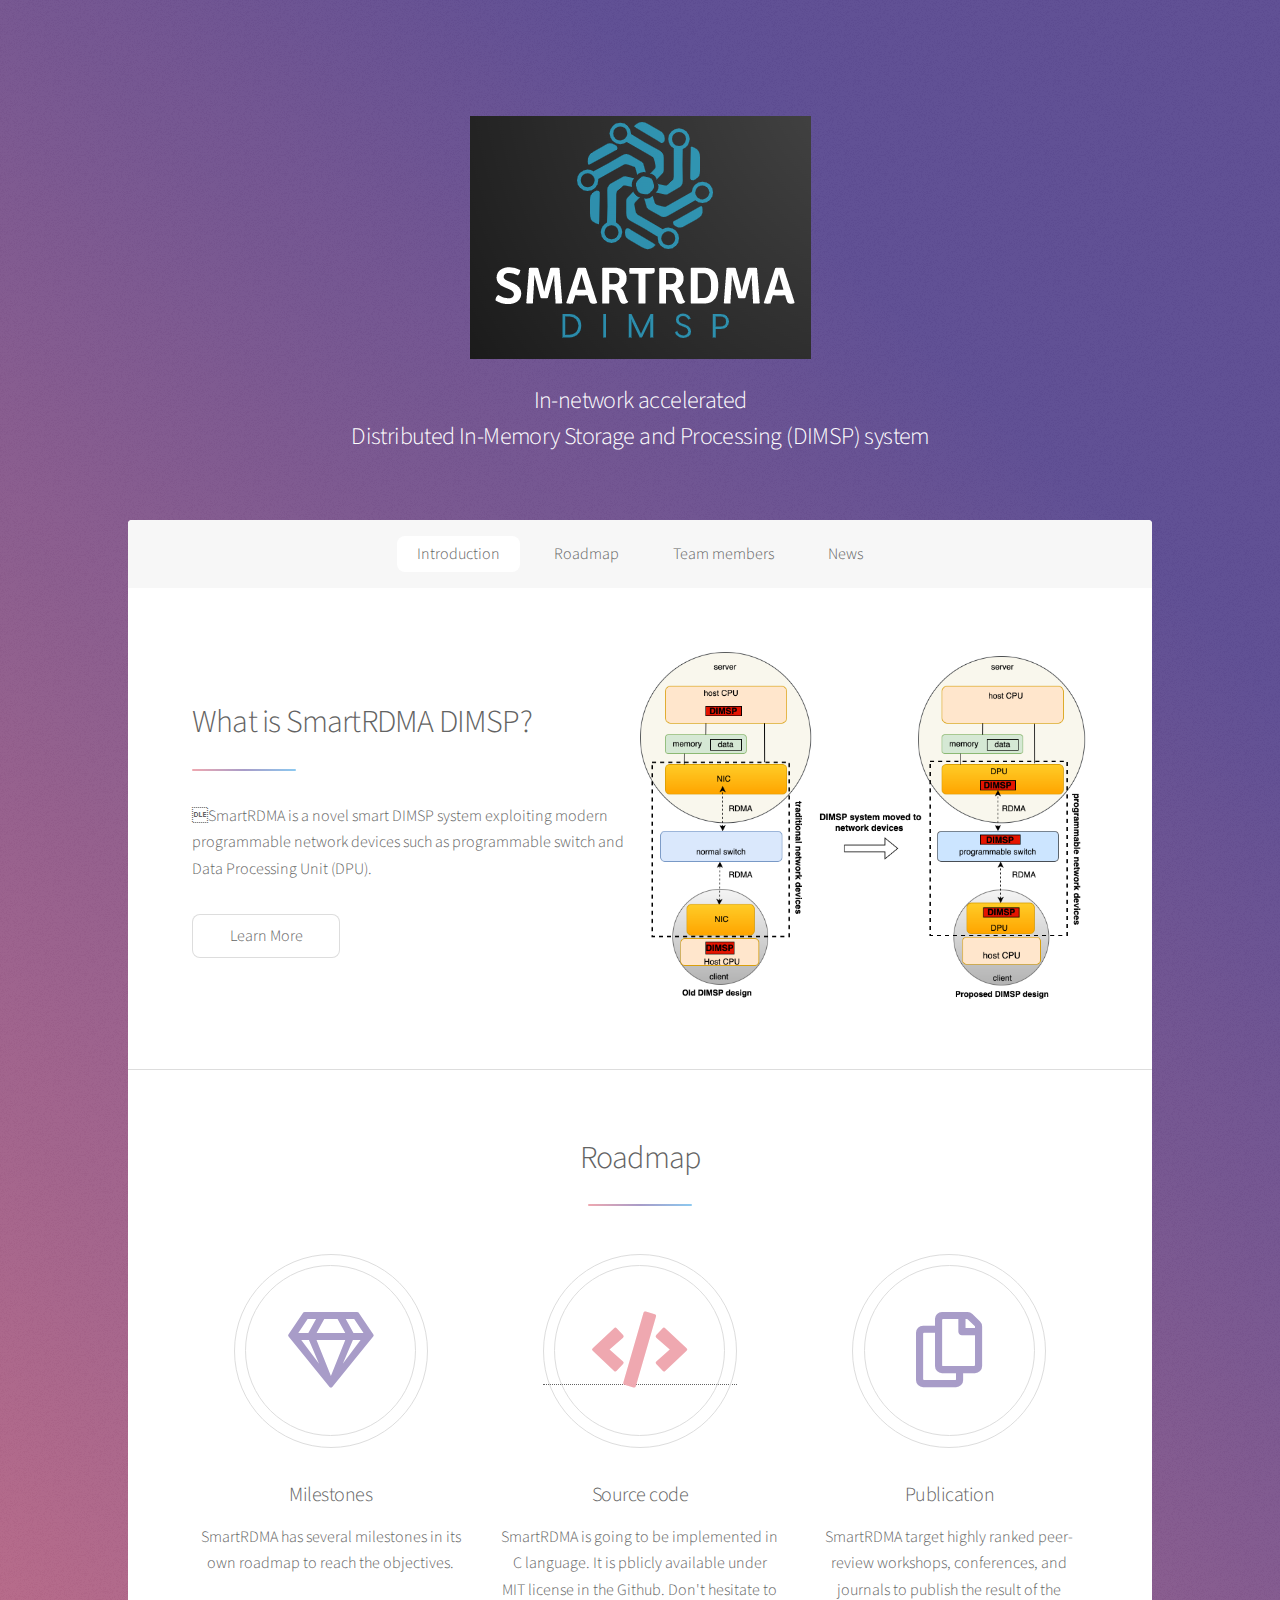
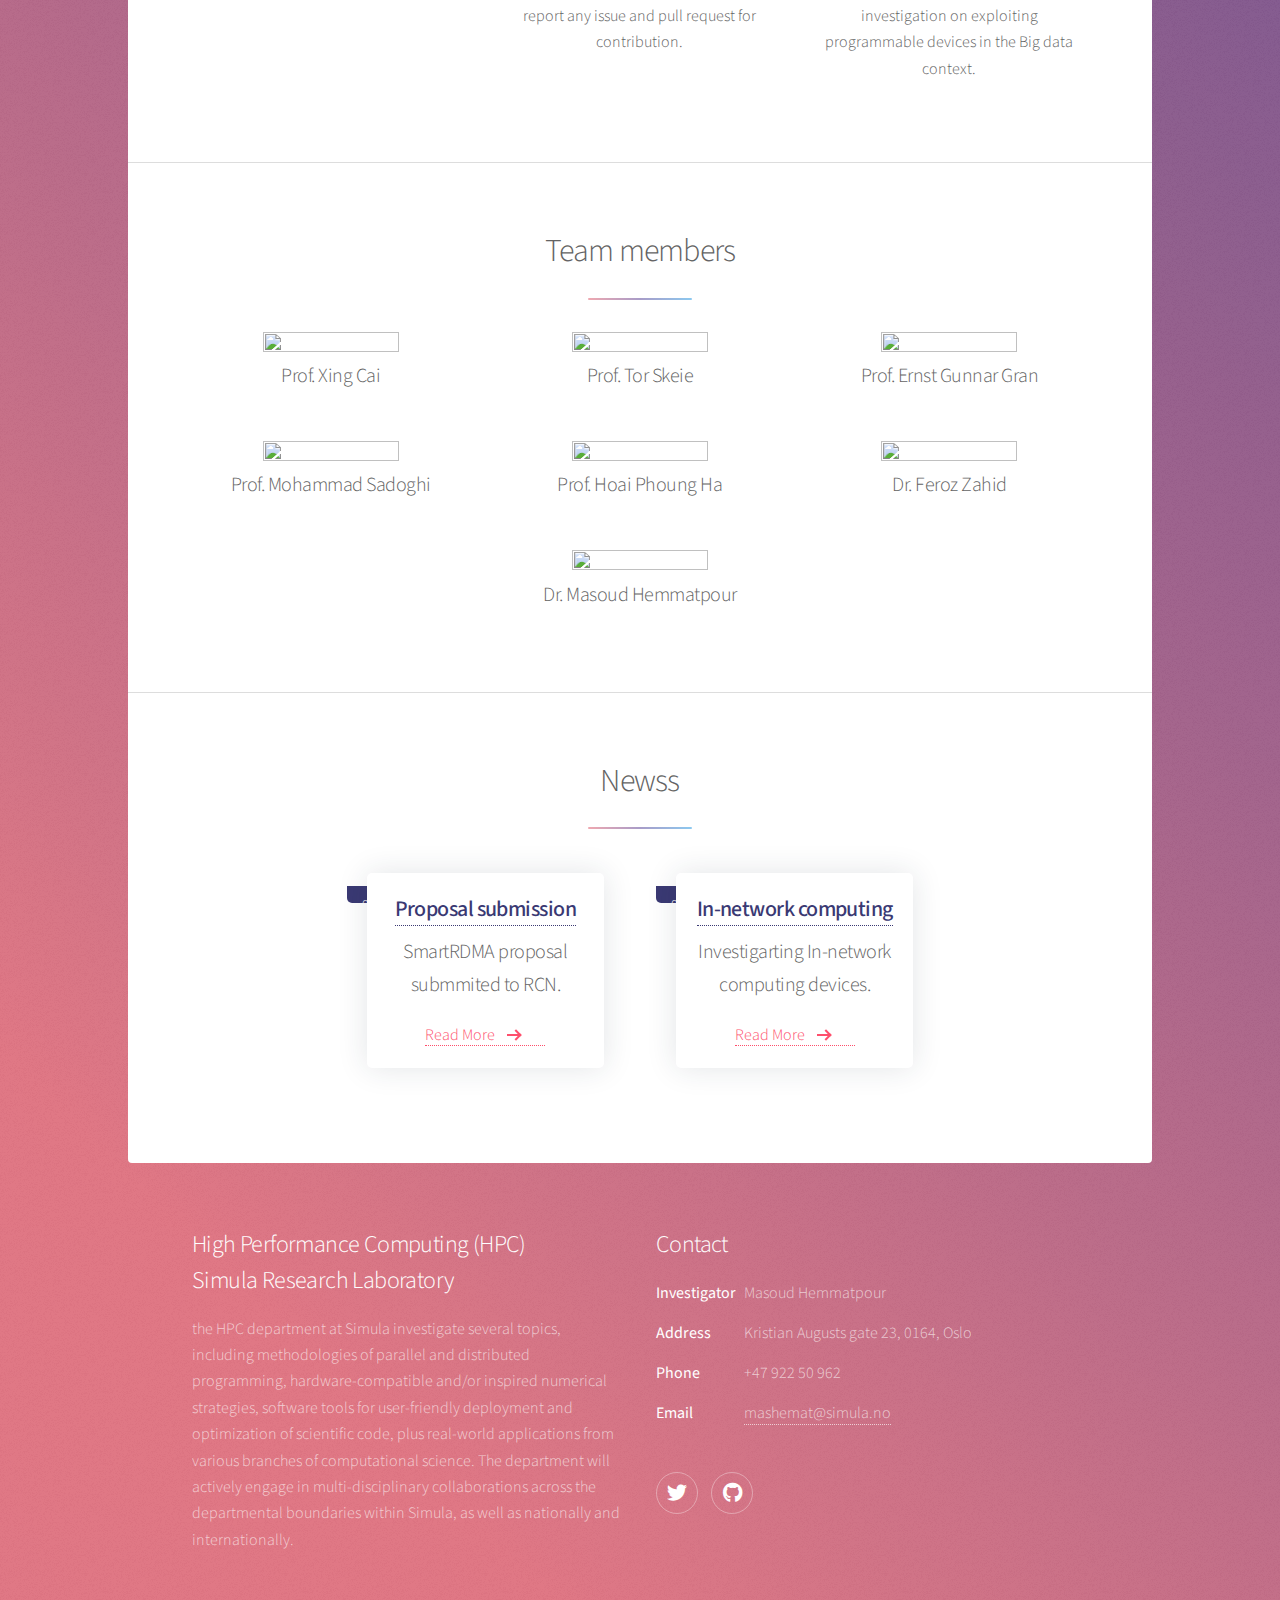
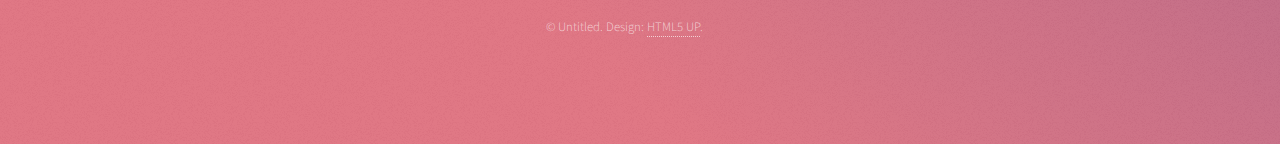
==== commit fbe344ab: "Update index.html" ====
--- a/index.html
+++ b/index.html
@@ -206,14 +206,14 @@
                     <div class="col-lg-4">
                         <div class="blog-grid">
                             <div class="blog-img">
-                                <div class="date">04 FEB</div>
+                                <div class="date">02 FEB</div>
                                 <a href="#">
                                     <img src="https://via.placeholder.com/350x280/FFB6C1/000000" title="" alt="">
                                 </a>
                             </div>
                             <div class="blog-info">
-                                <h5><a href="#">Prevent 75% of visitors from google analytics</a></h5>
-                                <p>Lorem ipsum dolor sit amet.</p>
+                                <h5><a href="#"> Proposal submission</a></h5>
+                                <p>SmartRDMA proposal submmited to RCN.</p>
                                 <div class="btn-bar">
                                     <a href="#" class="px-btn-arrow">
                                         <span>Read More</span>
@@ -239,8 +239,8 @@
                                 </a>
                             </div>
                             <div class="blog-info">
-                                <h5><a href="#">Prevent 75% of visitors from google analytics</a></h5>
-                                <p>Lorem ipsum dolor sit amet.</p>
+                                <h5><a href="#">In-network computing</a></h5>
+                                <p>Investigarting In-network computing devices.</p>
                                 <div class="btn-bar">
                                     <a href="#" class="px-btn-arrow">
                                         <span>Read More</span>
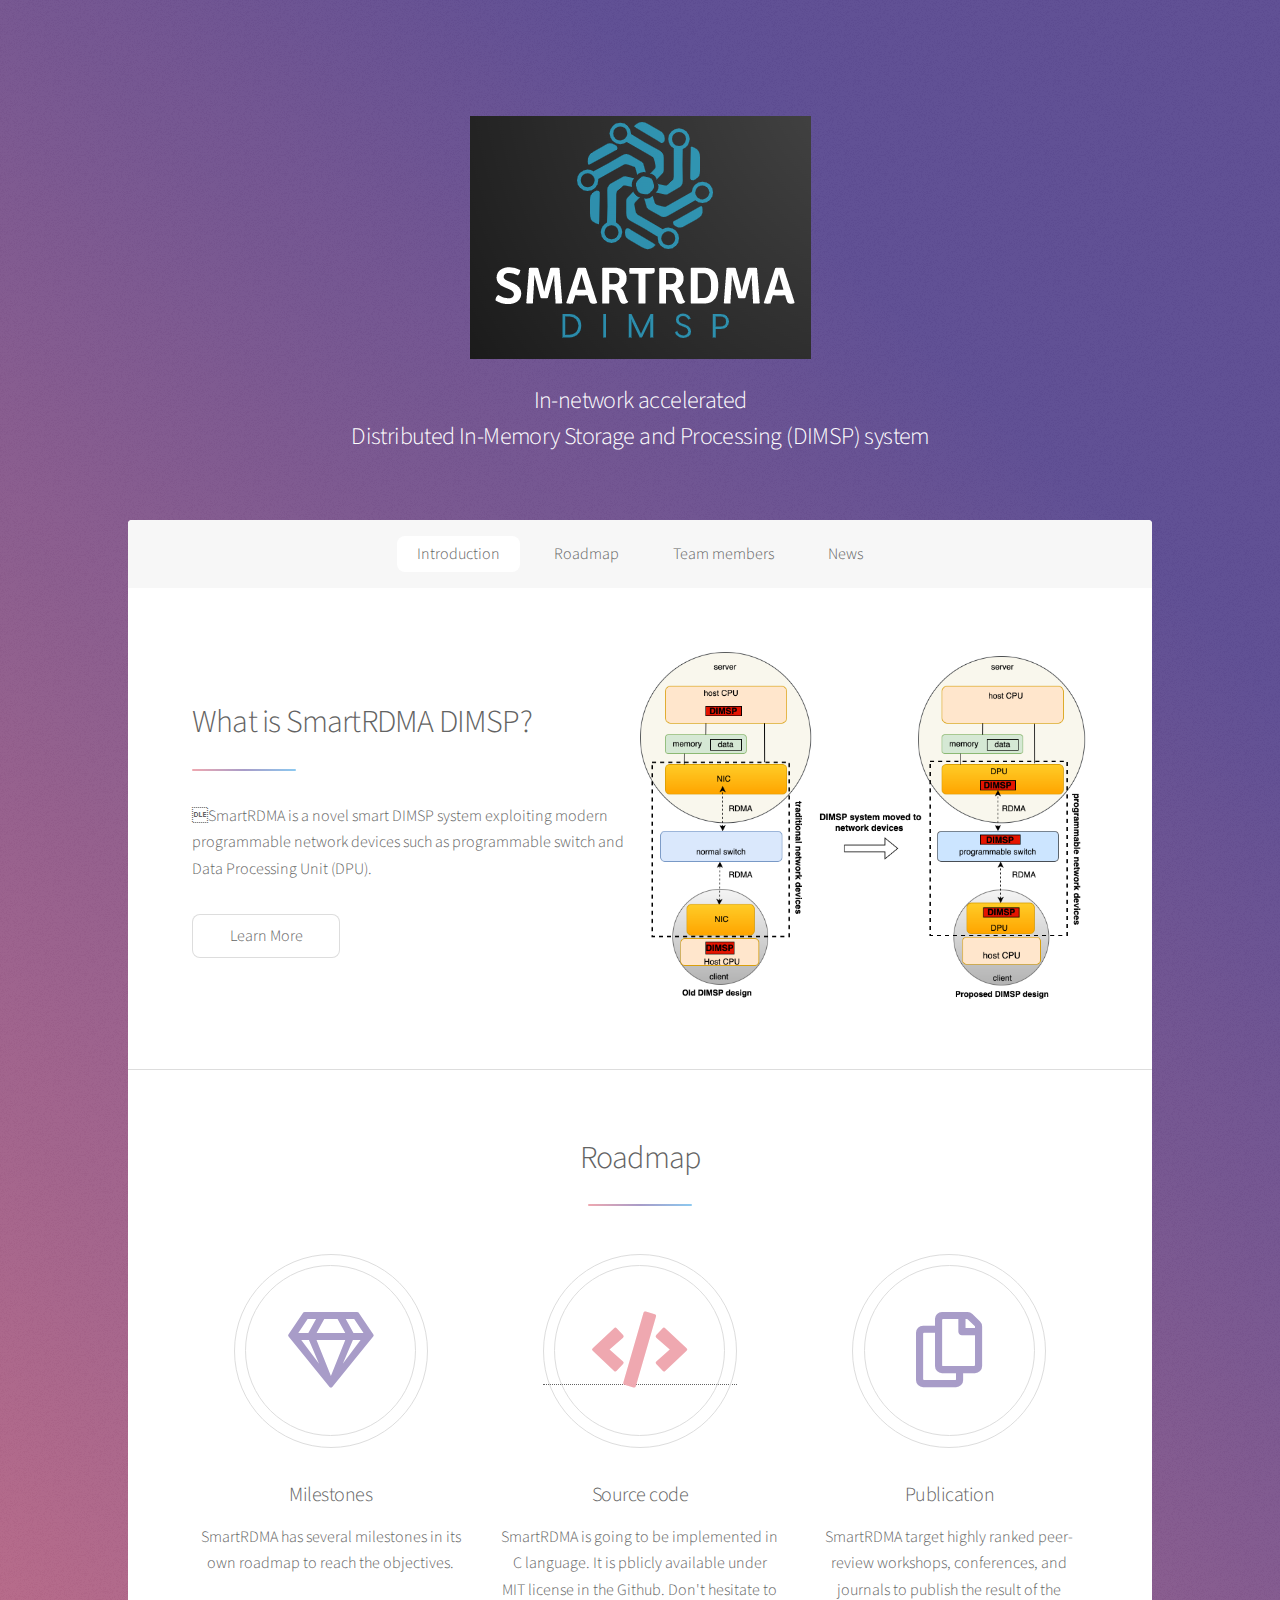
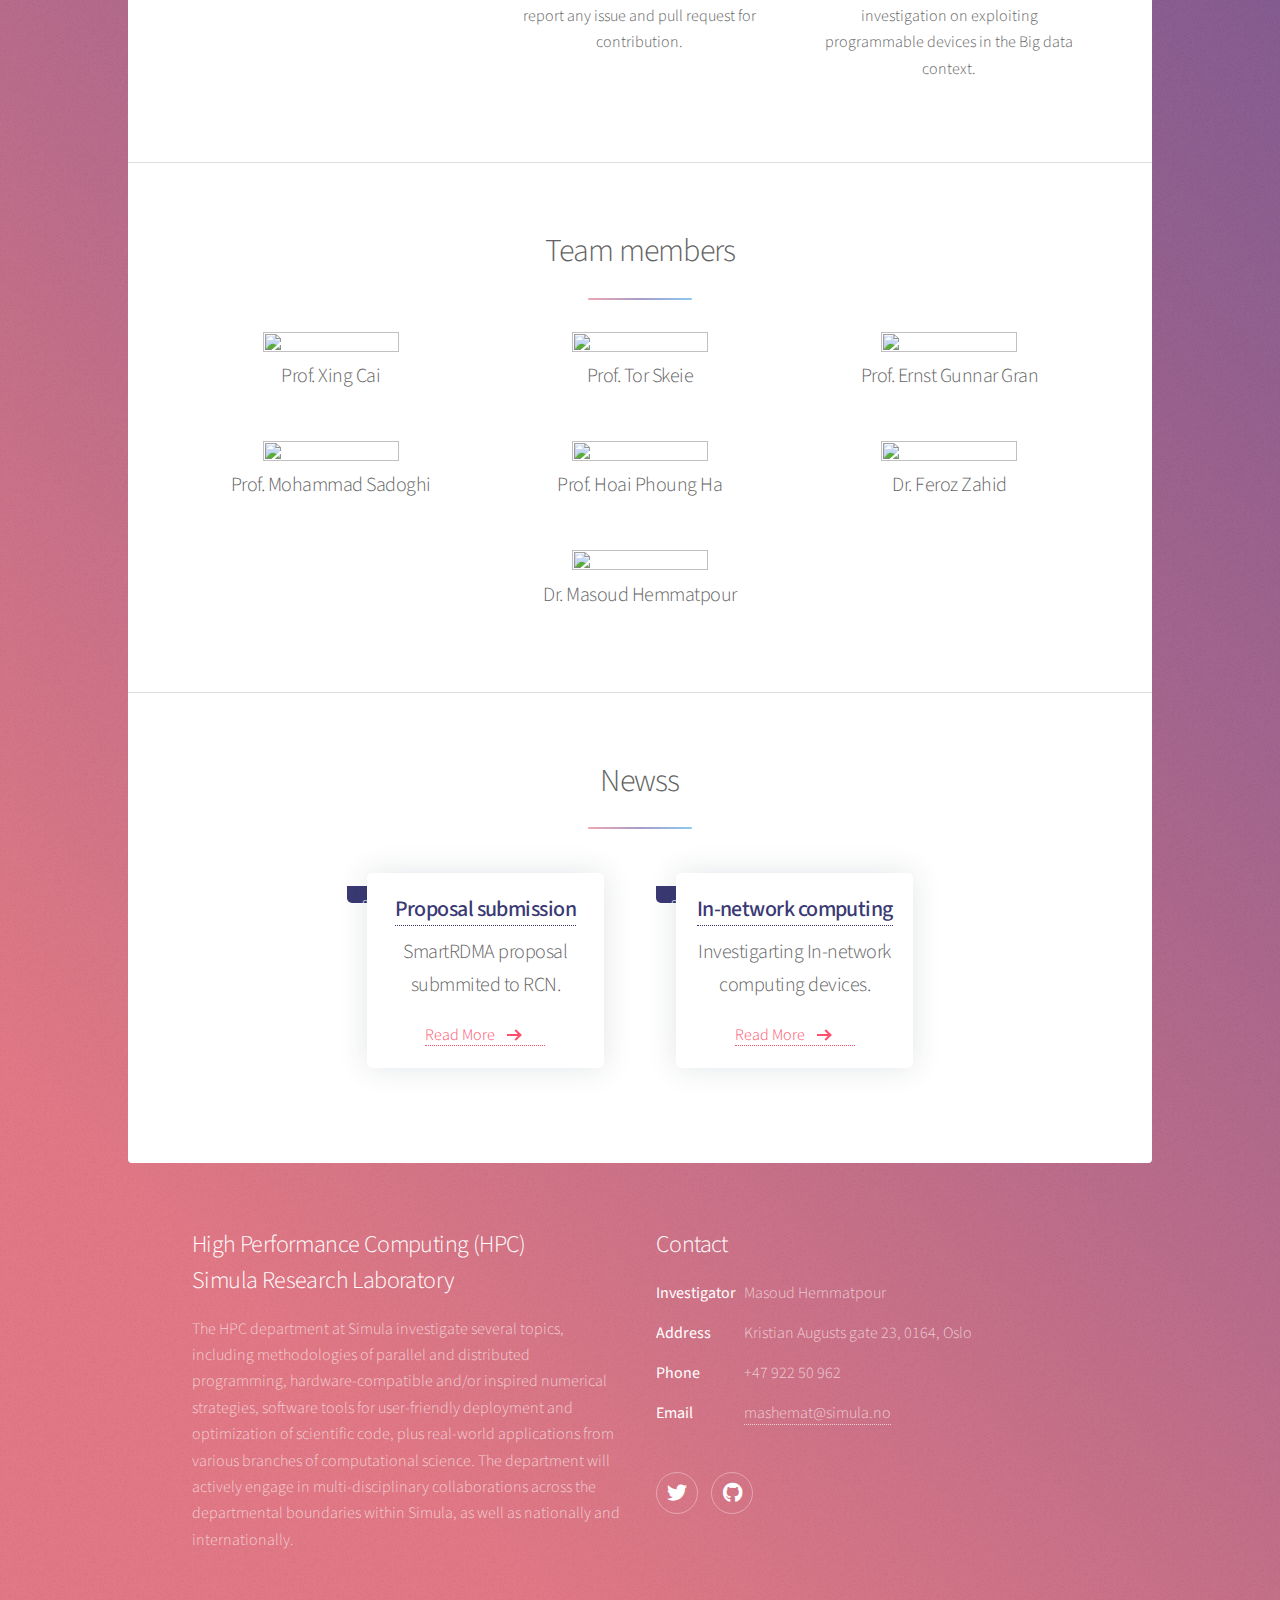
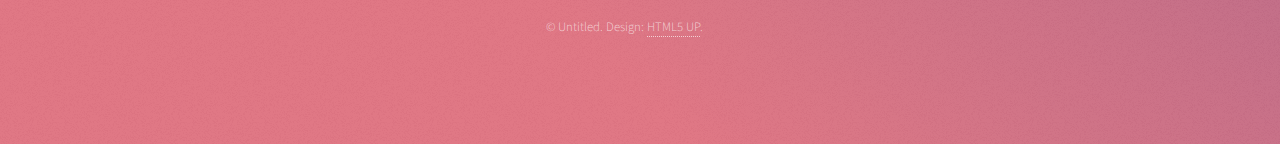
==== commit 84e03981: "Update index.html" ====
--- a/index.html
+++ b/index.html
@@ -233,7 +233,7 @@
                     <div class="col-lg-4">
                         <div class="blog-grid">
                             <div class="blog-img">
-                                <div class="date">04 FEB</div>
+                                <div class="date">07 FEB</div>
                                 <a href="#">
                                     <img src="https://via.placeholder.com/350x280/FFB6C1/000000" title="" alt="">
                                 </a>
@@ -312,7 +312,7 @@
 					<footer id="footer">
 						<section>
 							<h2>High Performance Computing (HPC) <br> Simula Research Laboratory</h2>
-							<p>the HPC department at Simula investigate several topics, including methodologies of parallel and distributed programming, hardware-compatible and/or inspired numerical strategies, software tools for user-friendly deployment and optimization of scientific code, plus real-world applications from various branches of computational science. The department will actively engage in multi-disciplinary collaborations across the departmental boundaries within Simula, as well as nationally and internationally.</p>
+							<p>The HPC department at Simula investigate several topics, including methodologies of parallel and distributed programming, hardware-compatible and/or inspired numerical strategies, software tools for user-friendly deployment and optimization of scientific code, plus real-world applications from various branches of computational science. The department will actively engage in multi-disciplinary collaborations across the departmental boundaries within Simula, as well as nationally and internationally.</p>
 						</section>
 						<section>
 							<h2>Contact</h2>
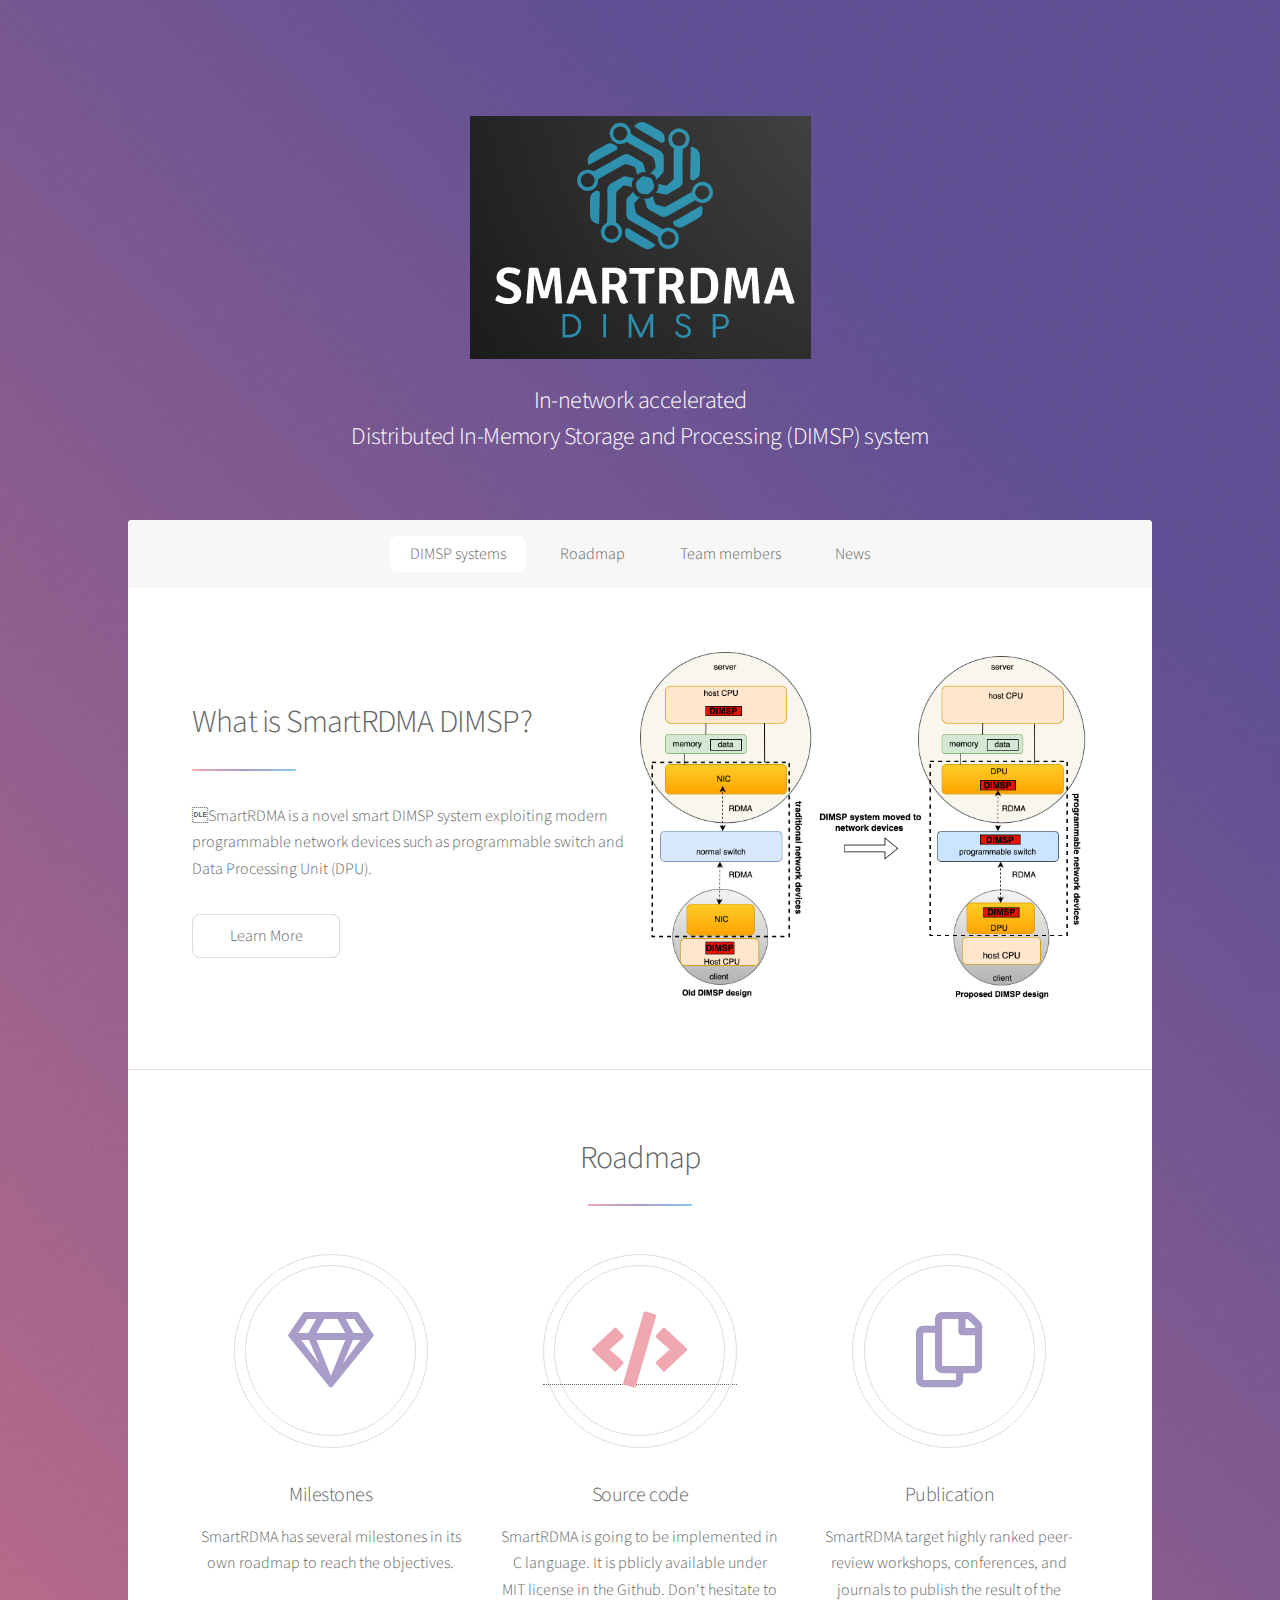
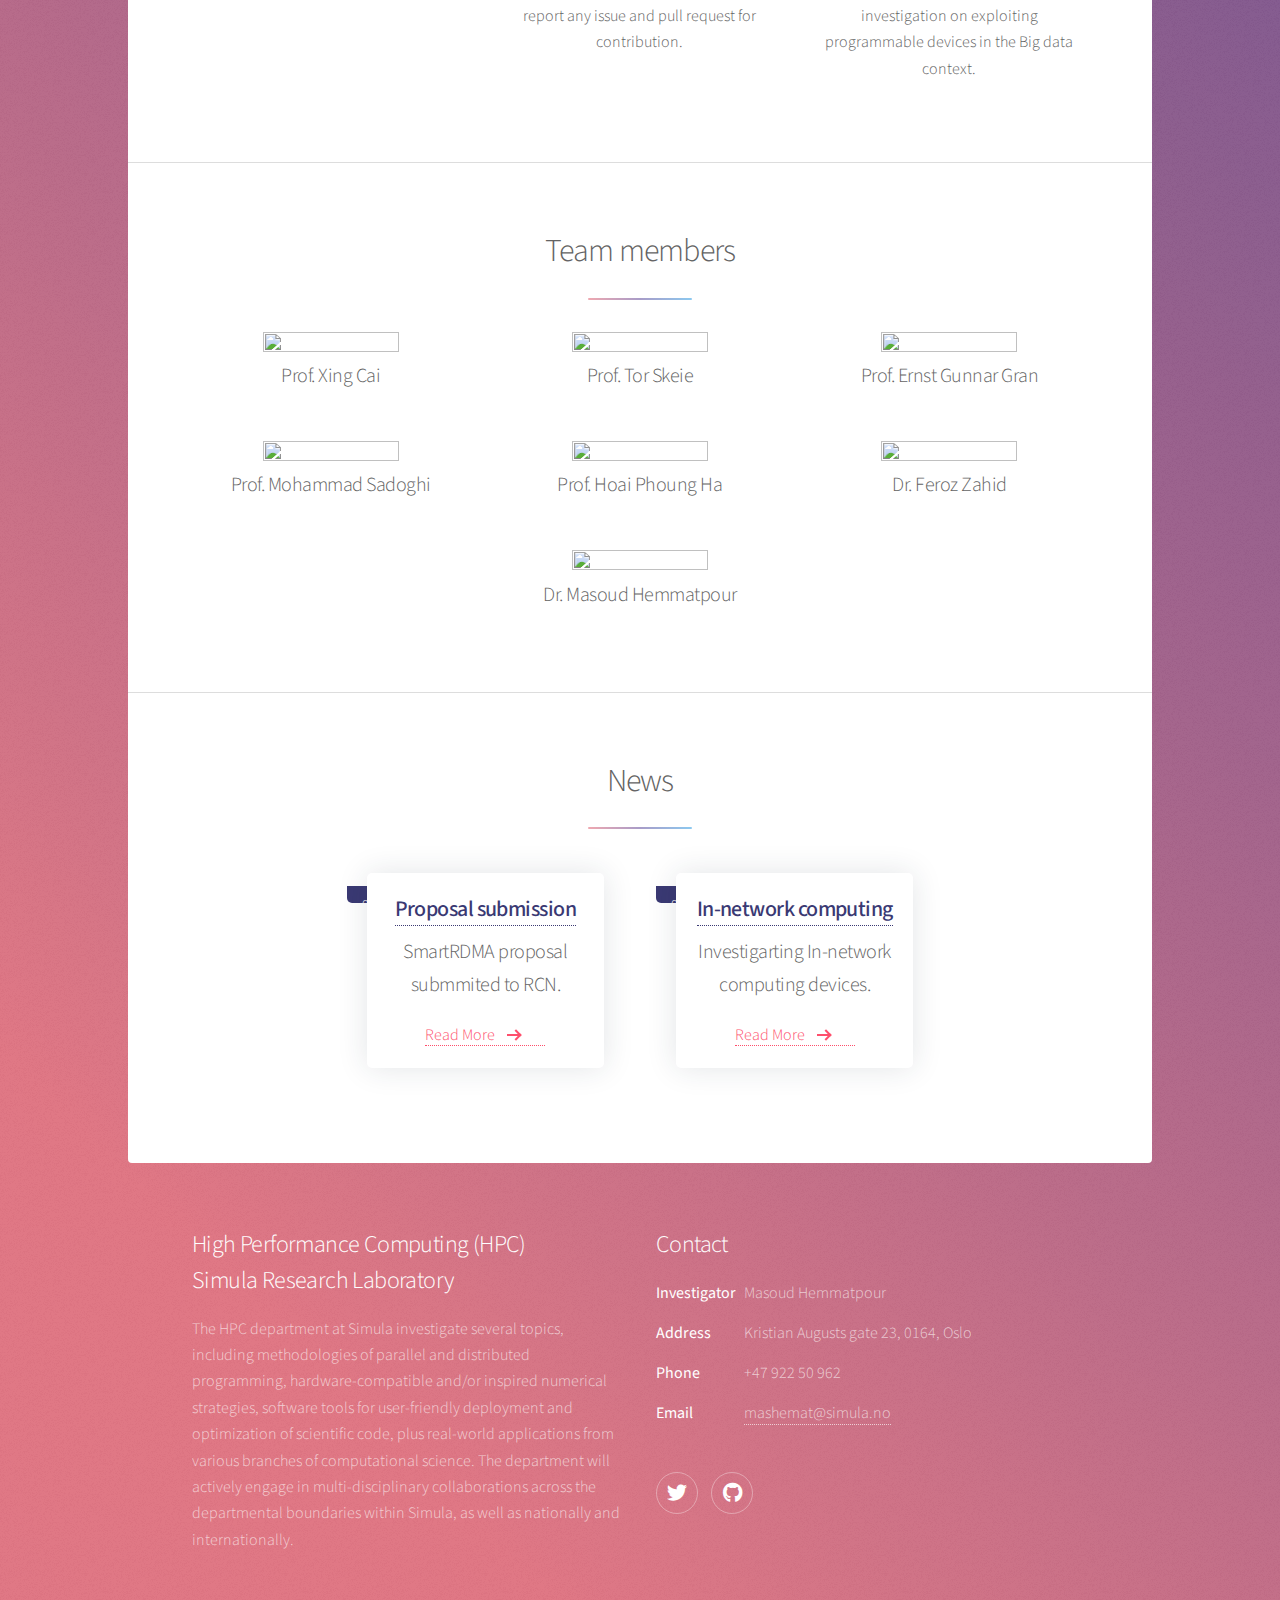
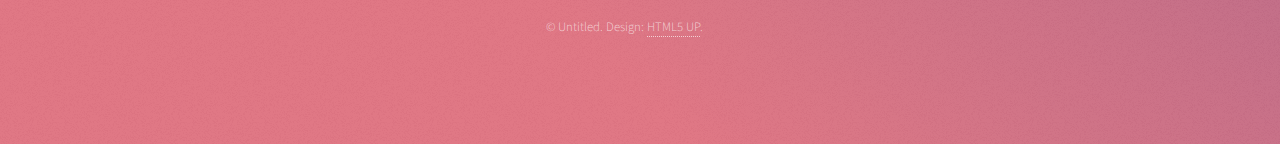
==== commit 77d8fe4c: "Update index.html" ====
--- a/index.html
+++ b/index.html
@@ -27,7 +27,7 @@
 				<!-- Nav -->
 					<nav id="nav">
 						<ul>
-							<li><a href="#intro" class="active">Introduction</a></li>
+							<li><a href="#intro" class="active">DIMSP systems</a></li>
 							<li><a href="#first">Roadmap</a></li>
 							<li><a href="#second">Team members</a></li>
 							<li><a href="#cta">News</a></li>
@@ -195,7 +195,7 @@
 	<!-- Get Started -->
 							<section id="second" class="main special">
 								<header class="major">
-									<h2>Newss</h2>								
+									<h2>News</h2>								
 								
 
 									
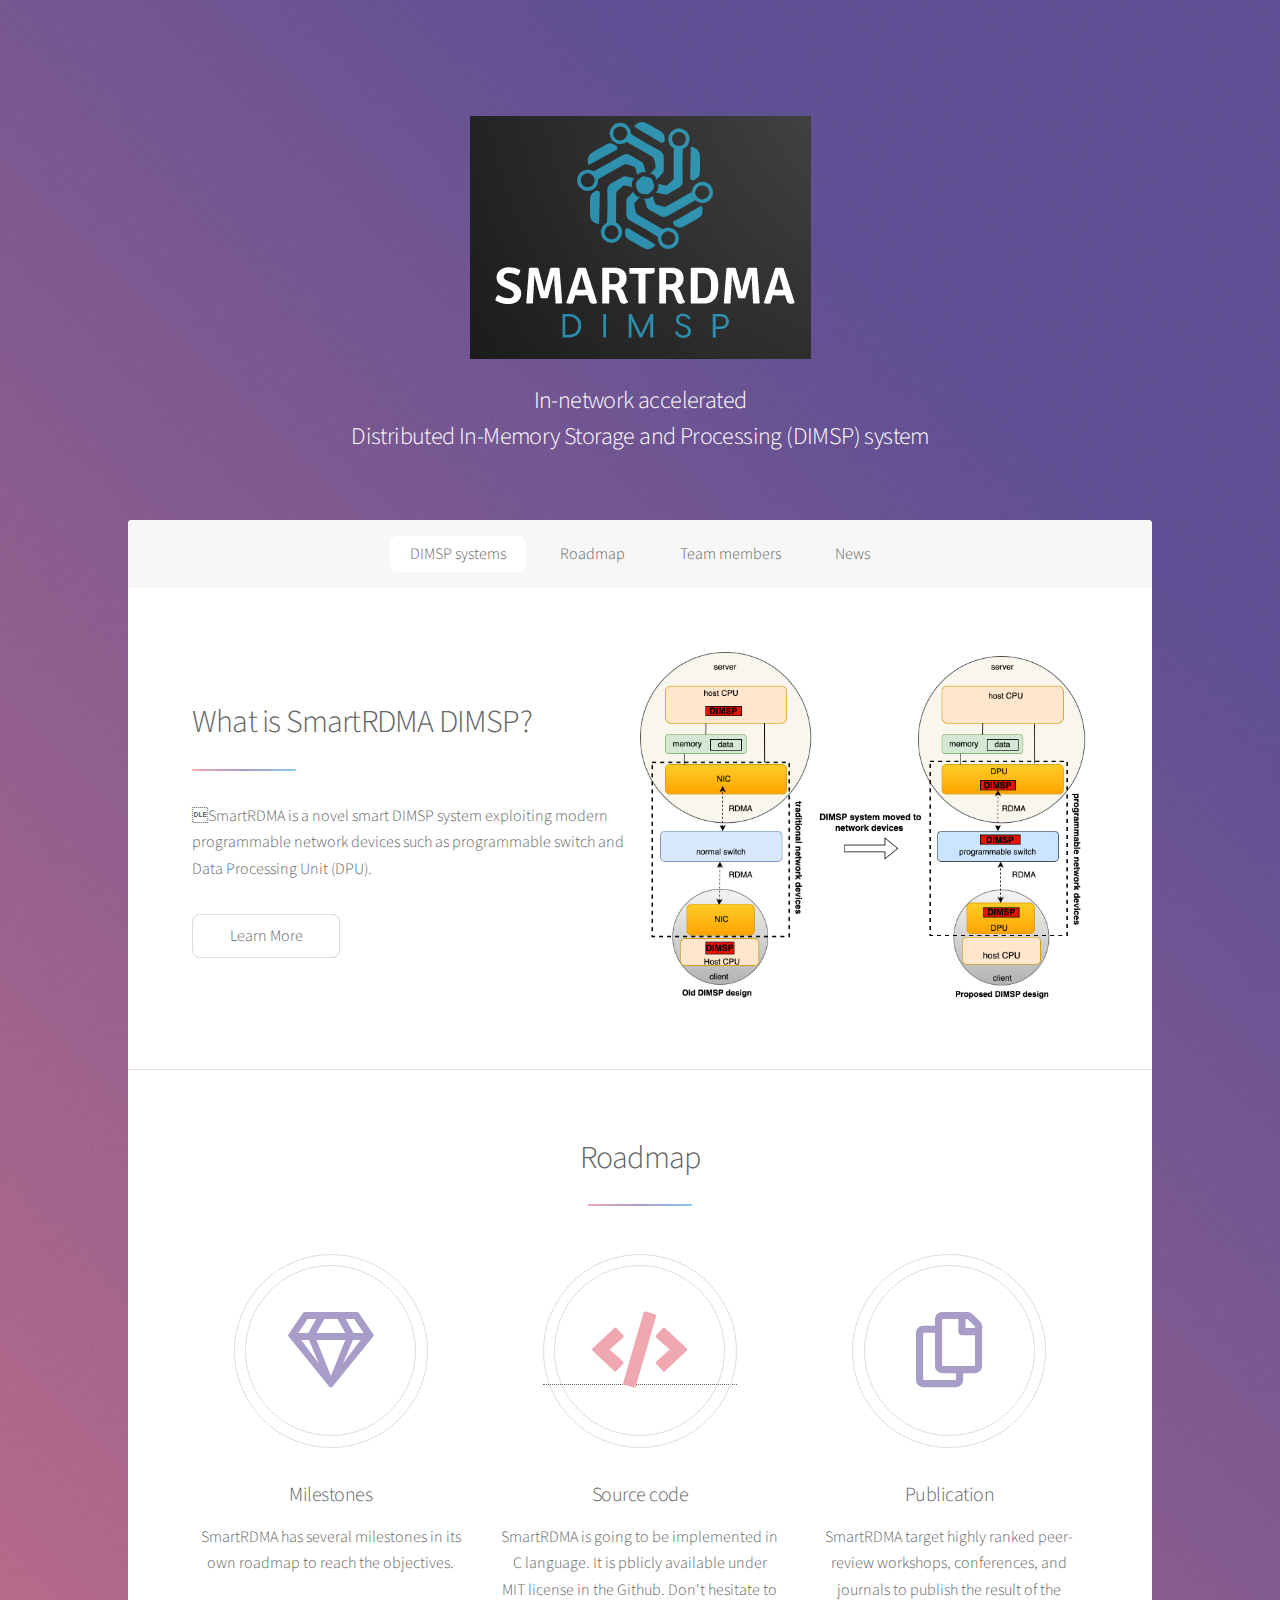
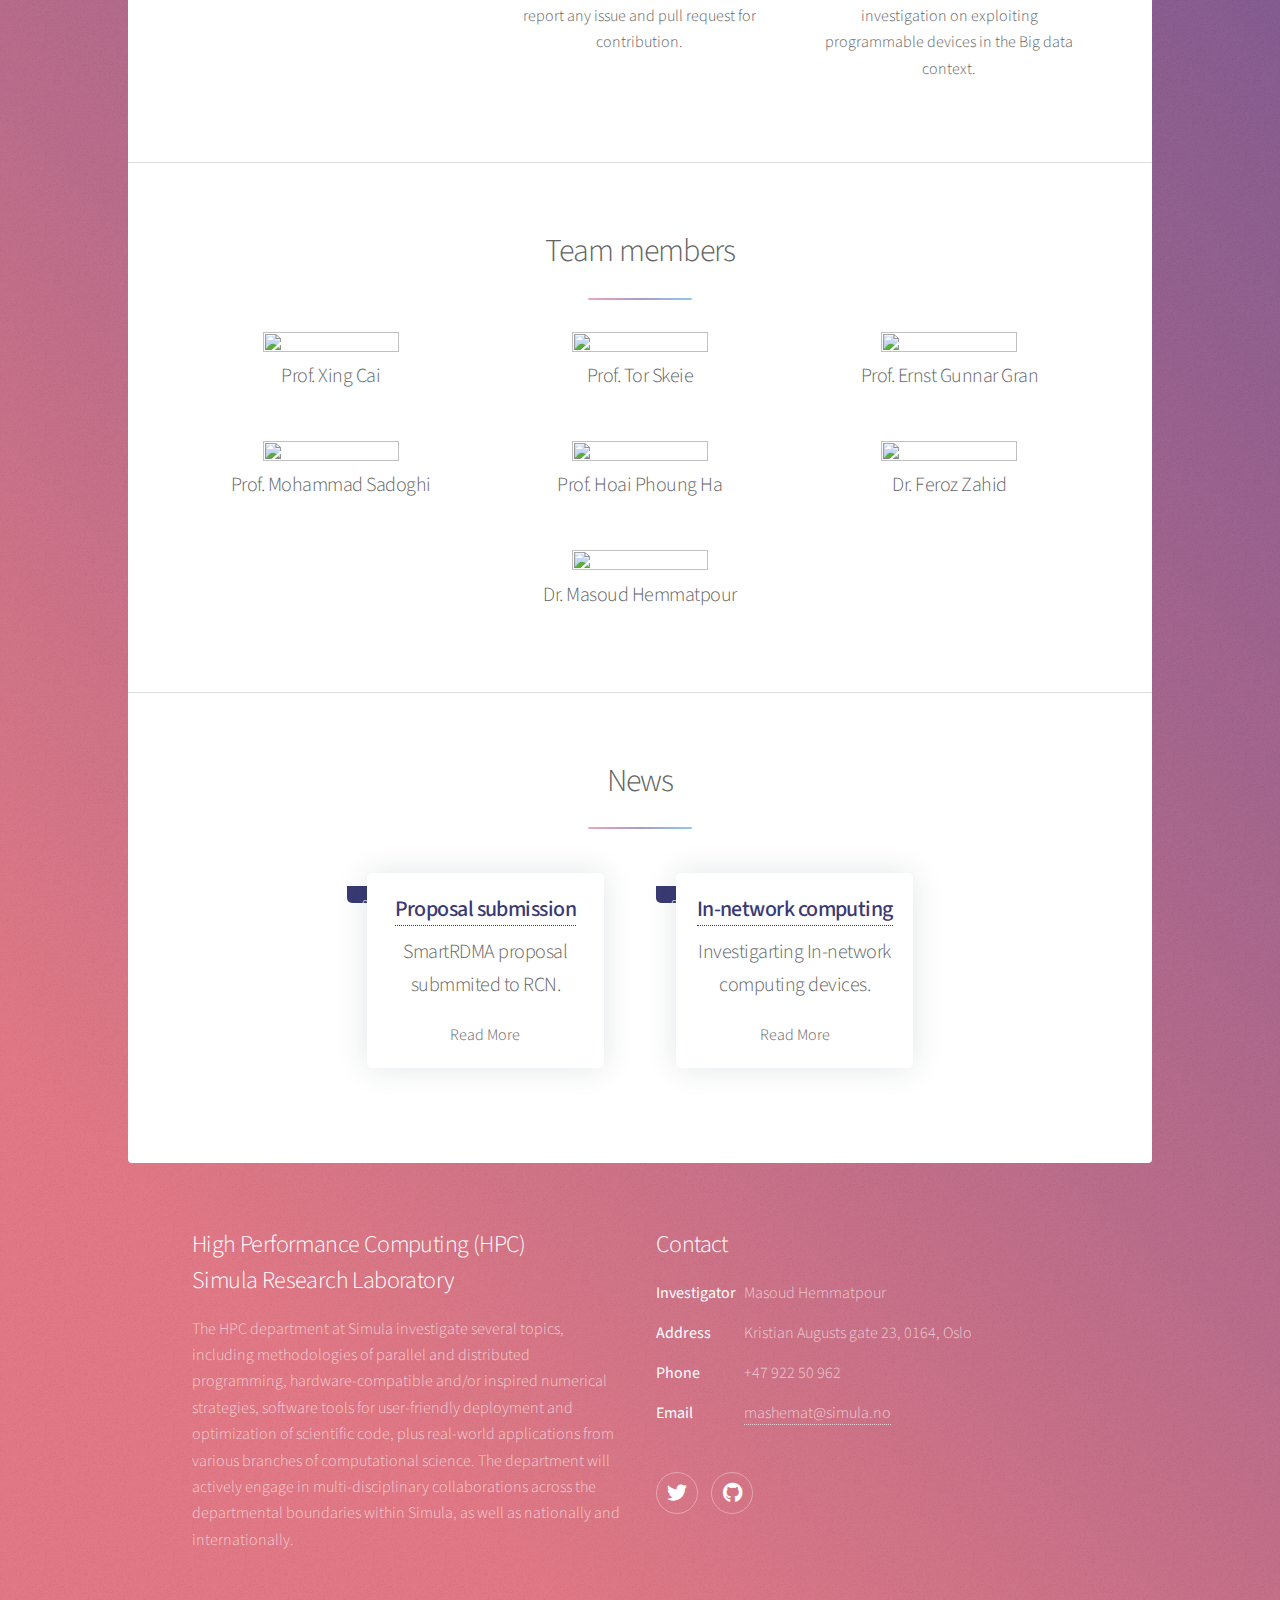
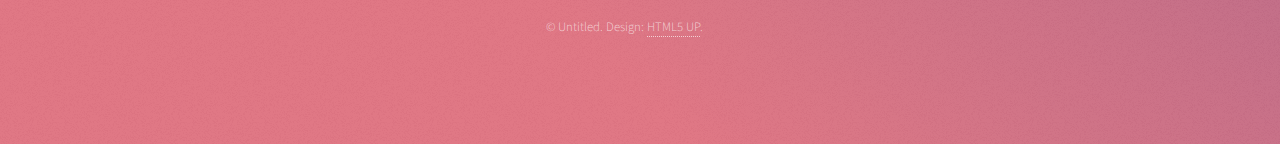
==== commit fd7e2fef: "Update index.html" ====
--- a/index.html
+++ b/index.html
@@ -215,7 +215,6 @@
                                 <h5><a href="#"> Proposal submission</a></h5>
                                 <p>SmartRDMA proposal submmited to RCN.</p>
                                 <div class="btn-bar">
-                                    <a href="#" class="px-btn-arrow">
                                         <span>Read More</span>
                                         <i class="arrow"></i>
                                     </a>
@@ -242,7 +241,6 @@
                                 <h5><a href="#">In-network computing</a></h5>
                                 <p>Investigarting In-network computing devices.</p>
                                 <div class="btn-bar">
-                                    <a href="#" class="px-btn-arrow">
                                         <span>Read More</span>
                                         <i class="arrow"></i>
                                     </a>
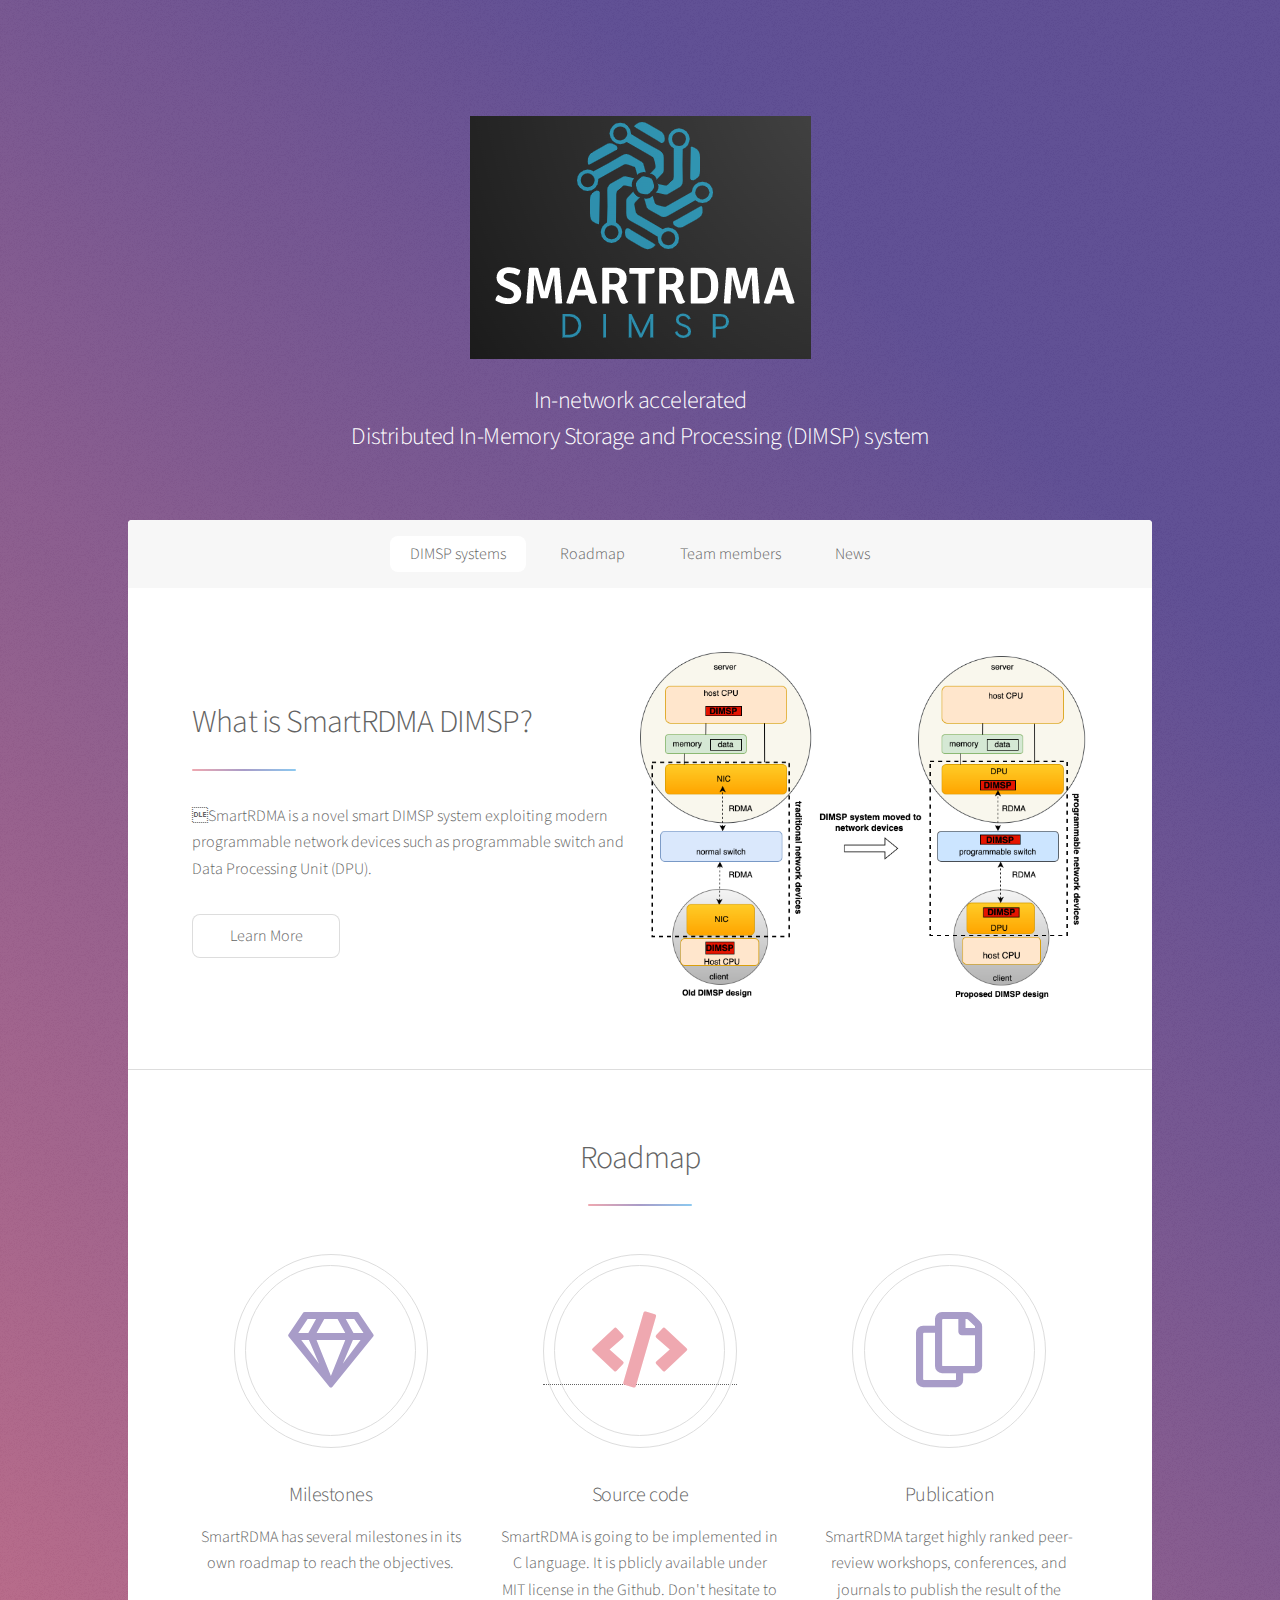
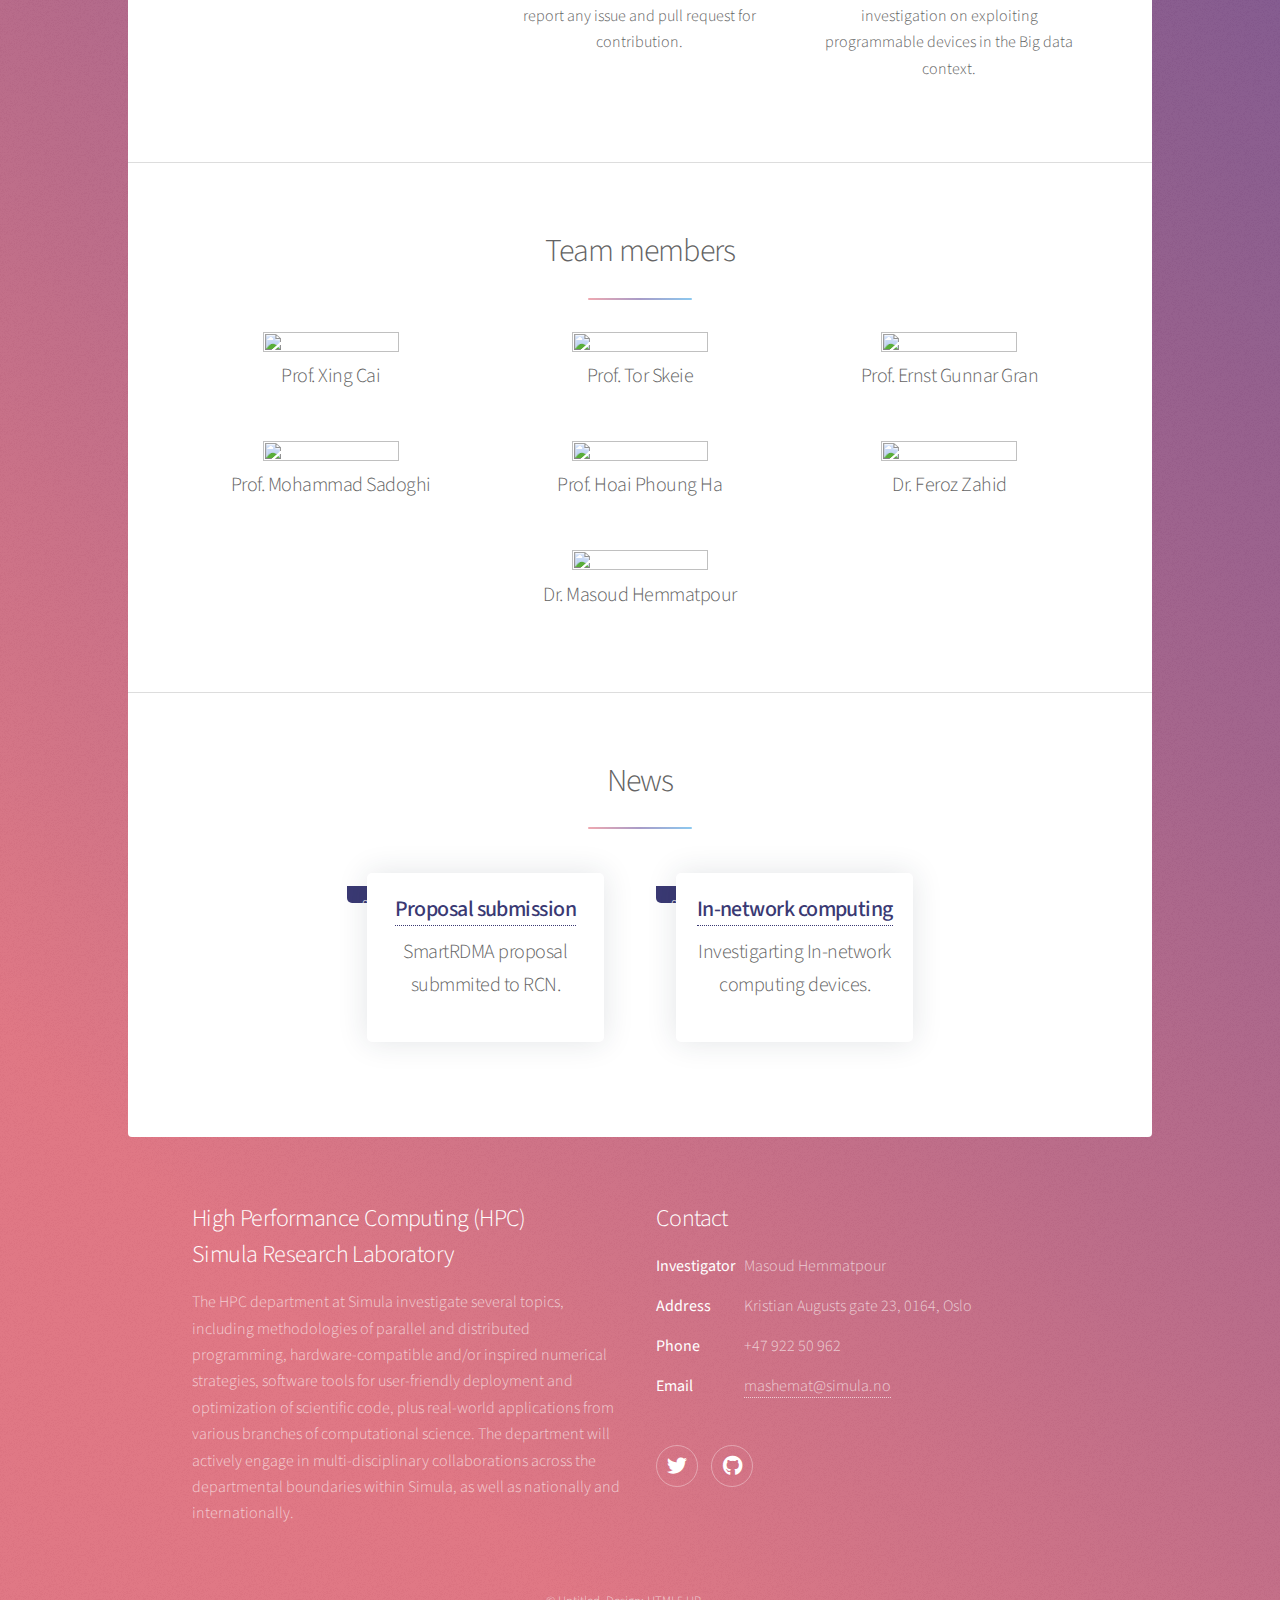
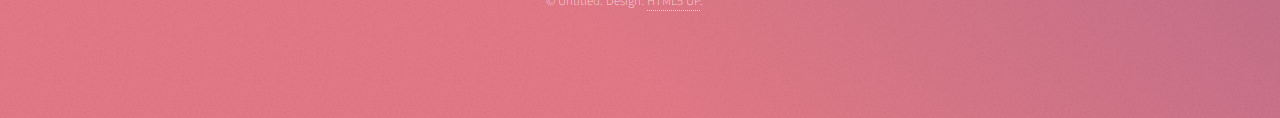
==== commit d730c33d: "Update index.html" ====
--- a/index.html
+++ b/index.html
@@ -215,8 +215,8 @@
                                 <h5><a href="#"> Proposal submission</a></h5>
                                 <p>SmartRDMA proposal submmited to RCN.</p>
                                 <div class="btn-bar">
-                                        <span>Read More</span>
-                                        <i class="arrow"></i>
+                                
+                                       
                                     </a>
                                 </div>
                             </div>
@@ -241,8 +241,8 @@
                                 <h5><a href="#">In-network computing</a></h5>
                                 <p>Investigarting In-network computing devices.</p>
                                 <div class="btn-bar">
-                                        <span>Read More</span>
-                                        <i class="arrow"></i>
+                               
+                                     
                                     </a>
                                 </div>
                             </div>
